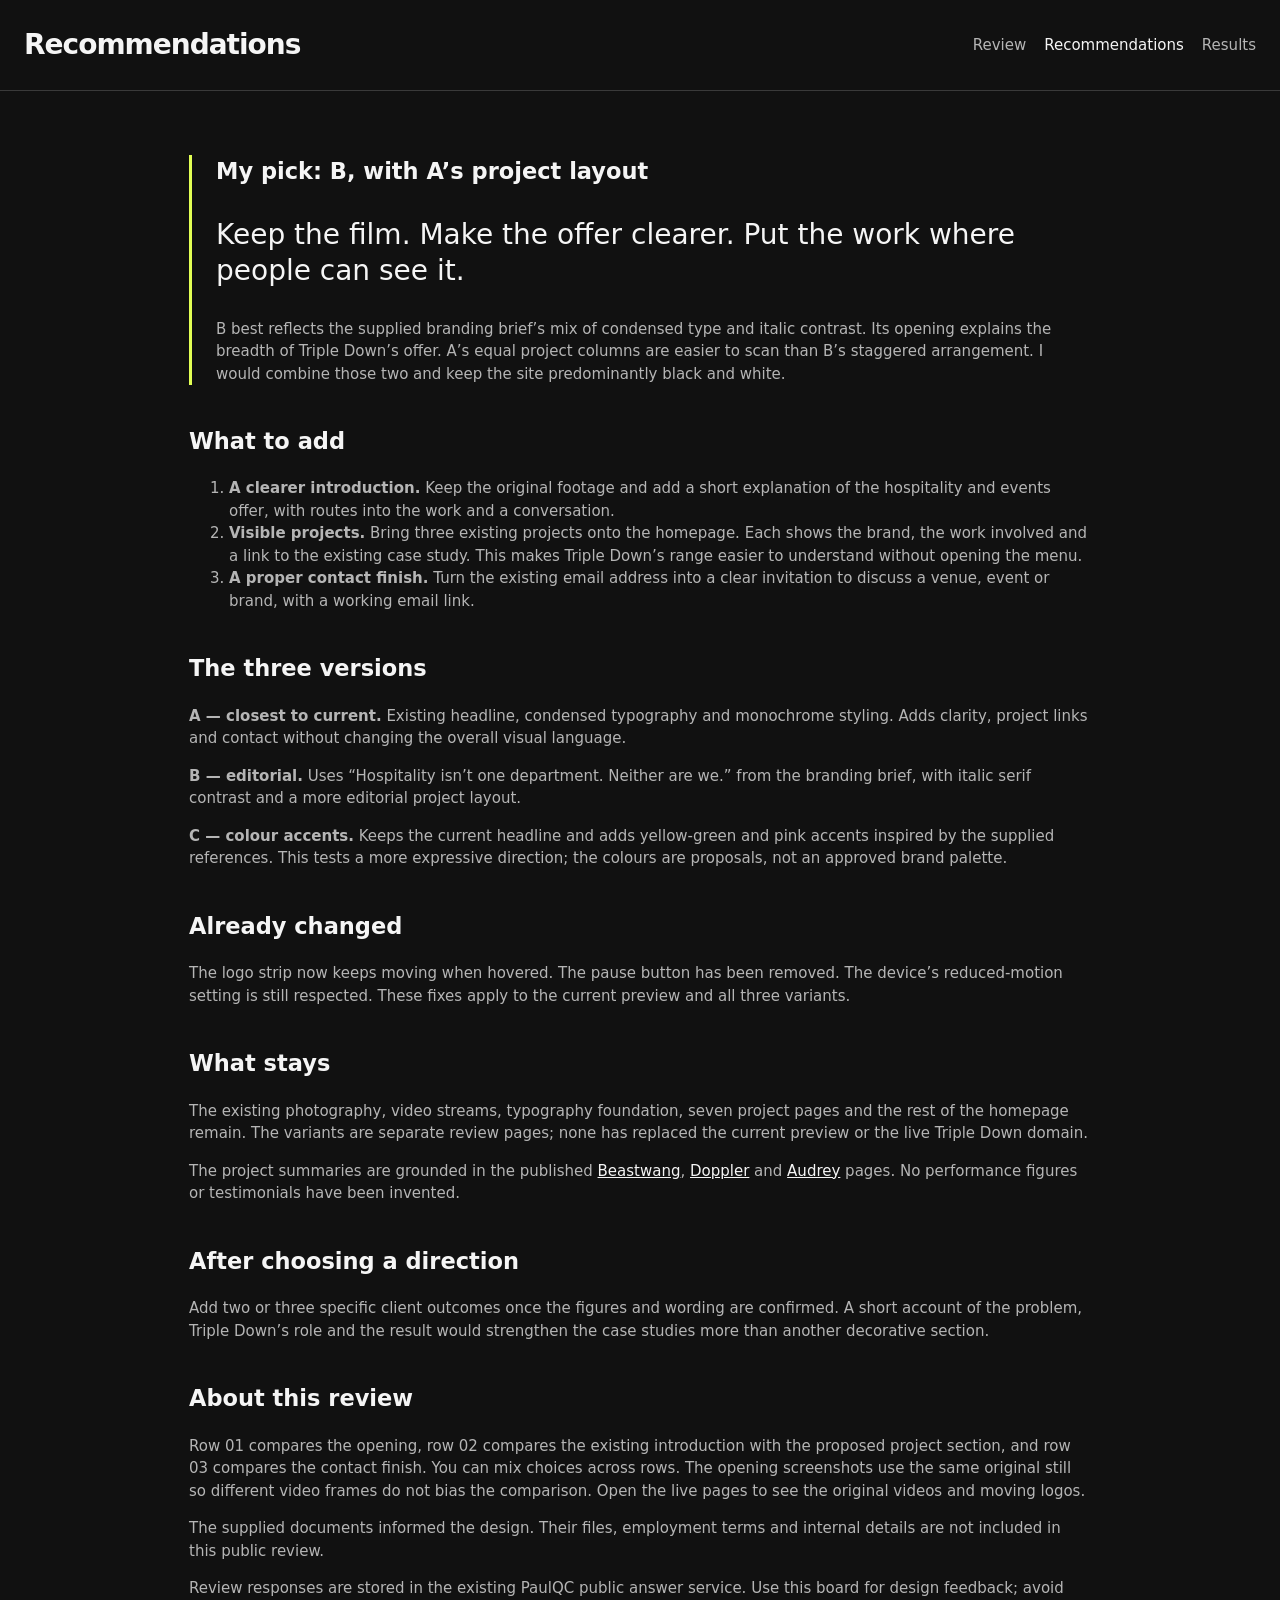
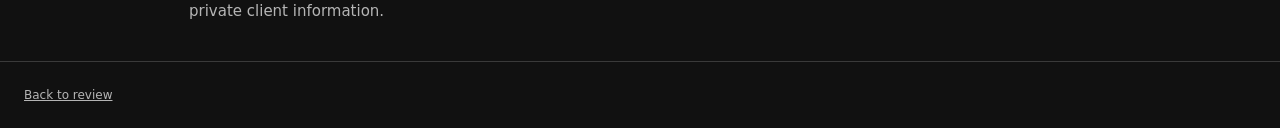
==== recommendations.html @ 8fc2e055 "Add Triple Down variant review board" ====
<!doctype html><html lang="en"><head><meta charset="utf-8"><meta name="viewport" content="width=device-width,initial-scale=1"><meta name="robots" content="noindex,nofollow"><title>Triple Down · Recommendations</title><link rel="stylesheet" href="style.css"><link rel="icon" href="favicon.svg"></head><body><header><h1>Recommendations</h1><nav><a href="index.html">Review</a><a href="recommendations.html" aria-current="page">Recommendations</a><a href="results.html">Results</a></nav></header><main class="research">
<section class="choice"><h2>My pick: B, with A’s project layout</h2><p class="lead">Keep the film. Make the offer clearer. Put the work where people can see it.</p><p>B best reflects the supplied branding brief’s mix of condensed type and italic contrast. Its opening explains the breadth of Triple Down’s offer. A’s equal project columns are easier to scan than B’s staggered arrangement. I would combine those two and keep the site predominantly black and white.</p></section>
<h2>What to add</h2><ol><li><strong>A clearer introduction.</strong> Keep the original footage and add a short explanation of the hospitality and events offer, with routes into the work and a conversation.</li><li><strong>Visible projects.</strong> Bring three existing projects onto the homepage. Each shows the brand, the work involved and a link to the existing case study. This makes Triple Down’s range easier to understand without opening the menu.</li><li><strong>A proper contact finish.</strong> Turn the existing email address into a clear invitation to discuss a venue, event or brand, with a working email link.</li></ol>
<h2>The three versions</h2><p><strong>A — closest to current.</strong> Existing headline, condensed typography and monochrome styling. Adds clarity, project links and contact without changing the overall visual language.</p><p><strong>B — editorial.</strong> Uses “Hospitality isn’t one department. Neither are we.” from the branding brief, with italic serif contrast and a more editorial project layout.</p><p><strong>C — colour accents.</strong> Keeps the current headline and adds yellow-green and pink accents inspired by the supplied references. This tests a more expressive direction; the colours are proposals, not an approved brand palette.</p>
<h2>Already changed</h2><p>The logo strip now keeps moving when hovered. The pause button has been removed. The device’s reduced-motion setting is still respected. These fixes apply to the current preview and all three variants.</p>
<h2>What stays</h2><p>The existing photography, video streams, typography foundation, seven project pages and the rest of the homepage remain. The variants are separate review pages; none has replaced the current preview or the live Triple Down domain.</p><p>The project summaries are grounded in the published <a href="https://tripledown.group/beastwang">Beastwang</a>, <a href="https://tripledown.group/doppler">Doppler</a> and <a href="https://tripledown.group/audrey">Audrey</a> pages. No performance figures or testimonials have been invented.</p>
<h2>After choosing a direction</h2><p>Add two or three specific client outcomes once the figures and wording are confirmed. A short account of the problem, Triple Down’s role and the result would strengthen the case studies more than another decorative section.</p>
<h2>About this review</h2><p>Row 01 compares the opening, row 02 compares the existing introduction with the proposed project section, and row 03 compares the contact finish. You can mix choices across rows. The opening screenshots use the same original still so different video frames do not bias the comparison. Open the live pages to see the original videos and moving logos.</p><p>The supplied documents informed the design. Their files, employment terms and internal details are not included in this public review.</p><p>Review responses are stored in the existing PaulQC public answer service. Use this board for design feedback; avoid private client information.</p>
</main><footer><a href="index.html">Back to review</a></footer></body></html>
---- style.css ----
:root{--bg:#111111;--fg:#f5f5f5;--panel:#1b1b1b;--line:#3a3a3a;--mut:#b5b5b5;--accent:#e2ff54;--amber:#ffc866}*{box-sizing:border-box}body{margin:0;background:var(--bg);color:var(--fg);font:15px/1.5 system-ui,sans-serif}a{color:inherit}header,main,footer{max-width:1320px;margin:auto;padding:24px}header{display:flex;gap:20px;align-items:center;justify-content:space-between;border-bottom:1px solid var(--line)}h1{font-size:28px;letter-spacing:-1px;margin:0}nav{display:flex;gap:18px;flex-wrap:wrap}nav a{text-decoration:none;color:var(--mut)}nav a[aria-current]{color:var(--fg)}button,select,input,textarea{font:inherit;color:var(--fg);background:var(--panel);border:1px solid var(--line);border-radius:4px;padding:11px}button{cursor:pointer}button:hover,a:hover{filter:brightness(1.2)}button:focus-visible,a:focus-visible,input:focus-visible,textarea:focus-visible{outline:2px solid var(--accent);outline-offset:3px}.toolbar{display:flex;gap:10px;flex-wrap:wrap;align-items:center;margin:0 0 24px}.toolbar input{flex:1;min-width:180px}.grid{display:grid;grid-template-columns:repeat(3,minmax(0,1fr));gap:28px 20px}.item{min-width:0;border-top:1px solid var(--line);padding-top:12px}.number{font-size:12px;color:var(--mut);display:flex;justify-content:space-between;margin-bottom:10px}.variants{display:grid;grid-template-columns:repeat(var(--cols,1),minmax(0,1fr));gap:16px}.variant{min-width:0}.variant img,.variant video{width:100%;height:auto;display:block;background:#080d16}.variant video{aspect-ratio:var(--ratio,9/16);object-fit:contain}.variant .label{font-size:12px;color:var(--mut);margin:8px 0}.controls{display:flex;gap:7px;margin-top:10px}.controls button{flex:1;padding:11px 2px}.controls [aria-pressed=true]{background:var(--fg);color:var(--bg);border-color:var(--fg)}textarea{width:100%;resize:vertical;margin-top:8px;min-height:46px}.has-note{border-color:var(--amber)}.source{font-size:12px;color:var(--mut);display:flex;gap:14px;margin:8px 0}.pager{display:flex;justify-content:center;gap:16px;align-items:center;margin:30px 0}.submit{margin-top:48px;border-top:1px solid var(--line);padding-top:24px}.submit h2{font-size:17px;font-weight:500}.submit textarea{min-height:100px}.send-row{display:flex;gap:10px;margin-top:12px;flex-wrap:wrap}.send-row input{flex:1}#send{background:var(--accent);border-color:var(--accent);color:var(--bg);font-weight:650}.status{min-height:25px;font-size:13px;color:var(--mut)}.badge{display:inline-block;font-size:11px;border:1px solid var(--line);padding:3px 7px;margin-right:5px;color:var(--mut)}.analysis{font-size:14px}.analysis h2{font-size:18px;margin-bottom:8px}.analysis p{color:#ccd4df}.research{max-width:900px}.research h2{margin-top:40px}.research p,.research li{color:#d3dae3}.research .lead{font-size:28px;line-height:1.3;color:var(--fg)}.research .shirt{max-width:450px;width:100%;height:auto;float:right;margin:0 0 25px 30px}.research table,.results table{width:100%;border-collapse:collapse;margin:20px 0;font-size:14px}.research th,.research td,.results td,.results th{text-align:left;padding:12px;border-bottom:1px solid var(--line);vertical-align:top}.result-note{color:var(--amber);white-space:pre-wrap}.person{margin:35px 0}.muted{color:var(--mut)}.error{color:var(--amber)}.empty{padding:40px;border:1px solid var(--line)}footer{font-size:12px;color:var(--mut);border-top:1px solid var(--line)}[hidden]{display:none!important}@media(min-width:900px){.item:has(.variants[style*="--cols:2"]){grid-column:span 2}.item:has(.variants[style*="--cols:3"]){grid-column:span 3}}@media(max-width:800px){.grid{grid-template-columns:repeat(2,minmax(0,1fr))}header{align-items:flex-start}nav{font-size:13px;gap:10px}.research .shirt{float:none;margin:0}}@media(max-width:560px){.grid,.variants{grid-template-columns:1fr}header,main,footer{padding:18px}header{display:block}nav{margin-top:14px}.toolbar>*{width:100%}.send-row>*{width:100%}h1{font-size:25px}.research table{font-size:12px}.research td,.research th{padding:8px}.research .lead{font-size:23px}}

header,main,footer{max-width:1700px}.grid{display:block}.item{margin-bottom:48px}.variants{align-items:start}.board-guide{color:var(--mut);max-width:780px;margin:0 0 20px}.live-links{display:flex;gap:12px;flex-wrap:wrap;margin:0 0 35px}.live-links a{border:1px solid var(--line);padding:8px 14px;border-radius:3px;text-decoration:none}.research{max-width:950px}.research a{color:var(--fg)}.research .choice{border-left:3px solid var(--accent);padding-left:24px}.research p,.research li{color:var(--mut)}@media(max-width:850px){.variants{grid-template-columns:1fr 1fr}}@media(max-width:600px){.variants{grid-template-columns:1fr}.results{overflow-x:auto}}
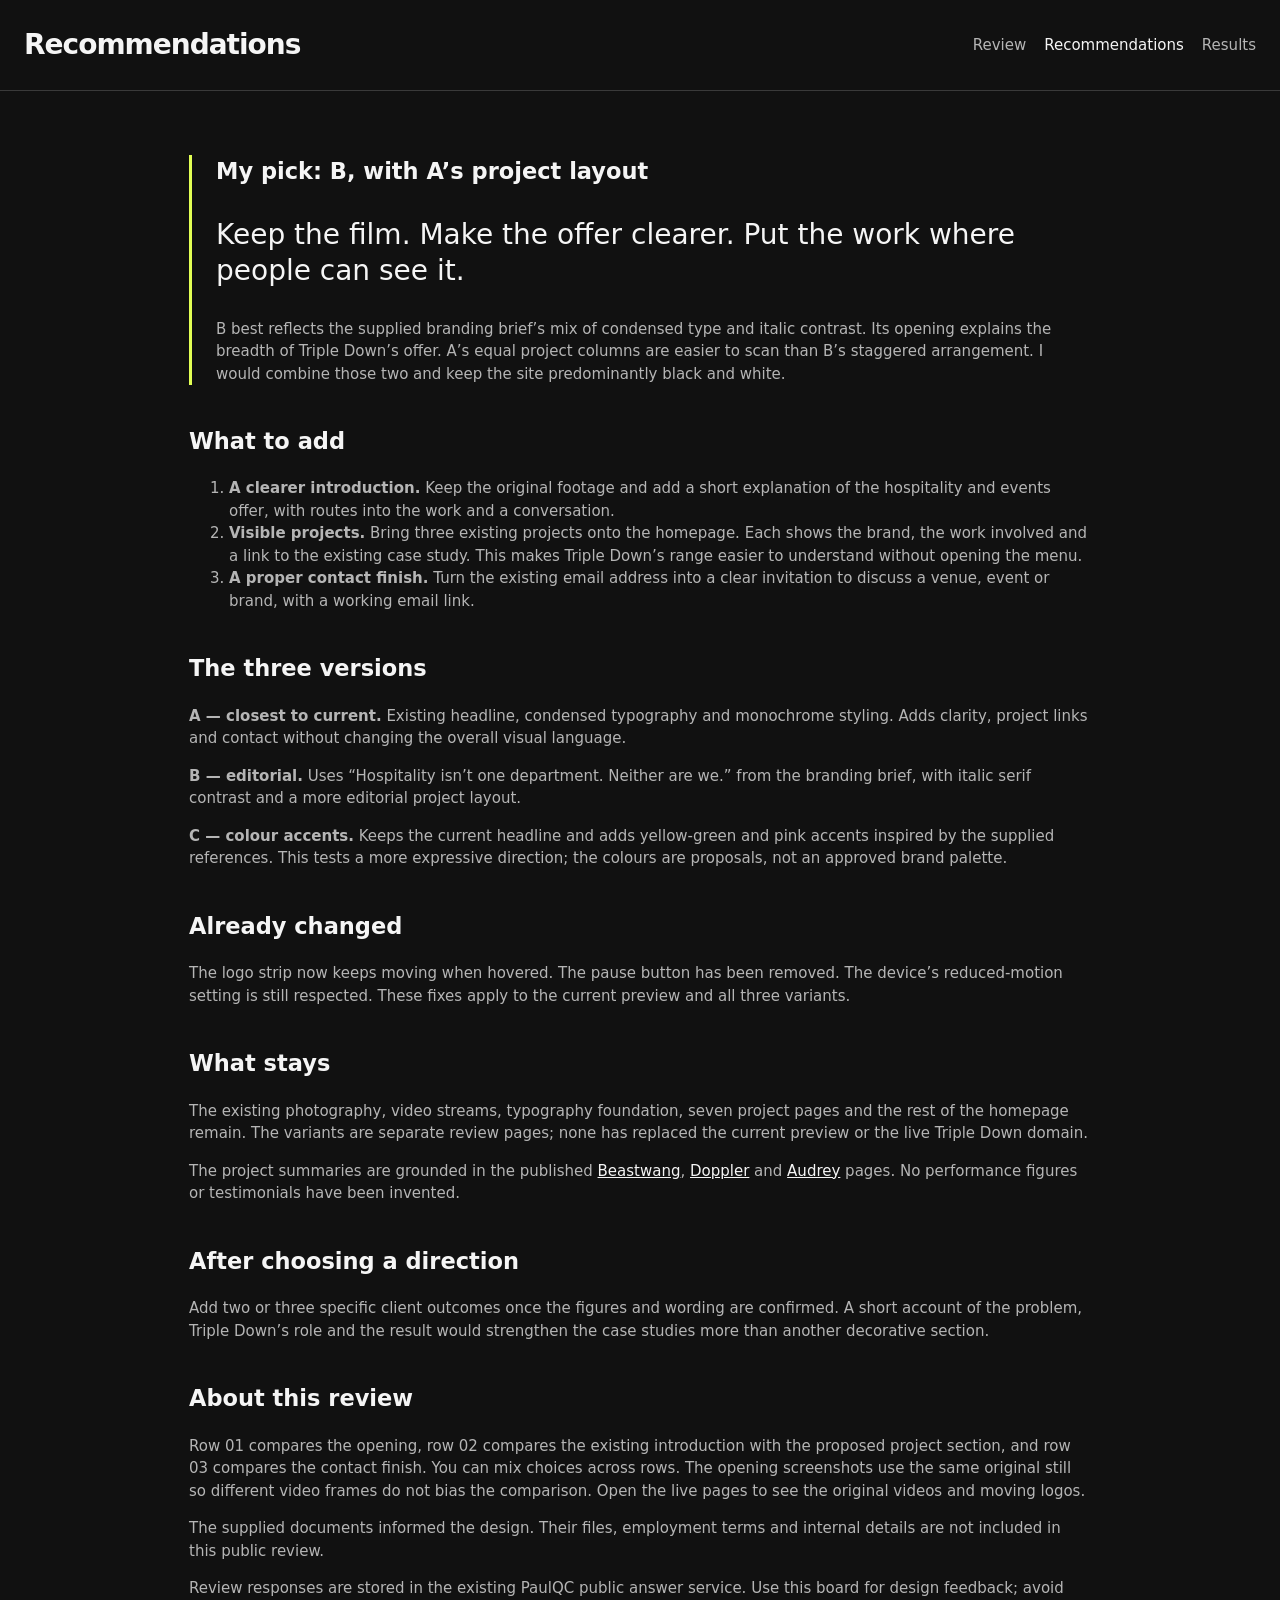
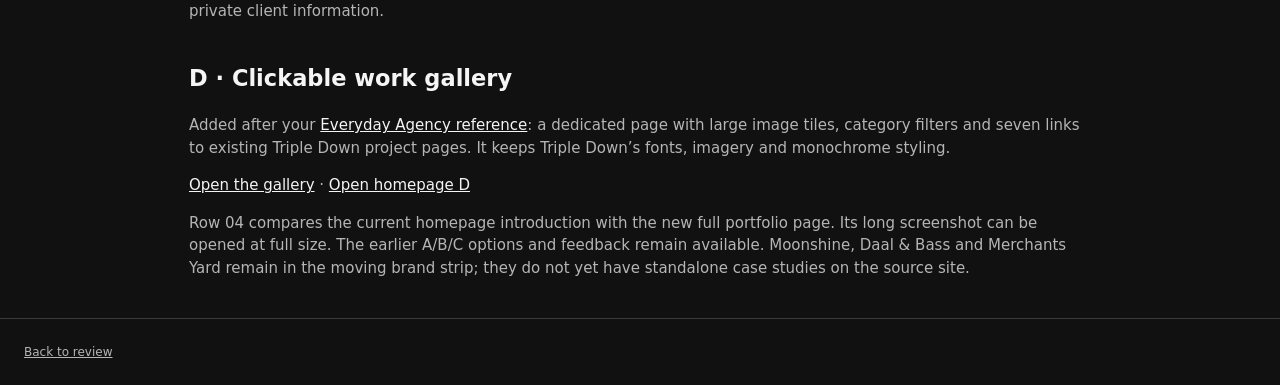
==== commit dcee696c: "Add Everyday-inspired clickable gallery review while preserving earlier answers" ====
--- a/recommendations.html
+++ b/recommendations.html
@@ -6,4 +6,4 @@
 <h2>What stays</h2><p>The existing photography, video streams, typography foundation, seven project pages and the rest of the homepage remain. The variants are separate review pages; none has replaced the current preview or the live Triple Down domain.</p><p>The project summaries are grounded in the published <a href="https://tripledown.group/beastwang">Beastwang</a>, <a href="https://tripledown.group/doppler">Doppler</a> and <a href="https://tripledown.group/audrey">Audrey</a> pages. No performance figures or testimonials have been invented.</p>
 <h2>After choosing a direction</h2><p>Add two or three specific client outcomes once the figures and wording are confirmed. A short account of the problem, Triple Down’s role and the result would strengthen the case studies more than another decorative section.</p>
 <h2>About this review</h2><p>Row 01 compares the opening, row 02 compares the existing introduction with the proposed project section, and row 03 compares the contact finish. You can mix choices across rows. The opening screenshots use the same original still so different video frames do not bias the comparison. Open the live pages to see the original videos and moving logos.</p><p>The supplied documents informed the design. Their files, employment terms and internal details are not included in this public review.</p><p>Review responses are stored in the existing PaulQC public answer service. Use this board for design feedback; avoid private client information.</p>
-</main><footer><a href="index.html">Back to review</a></footer></body></html>
+<section><h2>D · Clickable work gallery</h2><p>Added after your <a href="https://theeverydayagency.com/our-work/">Everyday Agency reference</a>: a dedicated page with large image tiles, category filters and seven links to existing Triple Down project pages. It keeps Triple Down’s fonts, imagery and monochrome styling.</p><p><a href="https://frompaulxam-gif.github.io/triple-down-preview/our-work/">Open the gallery</a> · <a href="https://frompaulxam-gif.github.io/triple-down-preview/variants/d/">Open homepage D</a></p><p>Row 04 compares the current homepage introduction with the new full portfolio page. Its long screenshot can be opened at full size. The earlier A/B/C options and feedback remain available. Moonshine, Daal &amp; Bass and Merchants Yard remain in the moving brand strip; they do not yet have standalone case studies on the source site.</p></section></main><footer><a href="index.html">Back to review</a></footer></body></html>
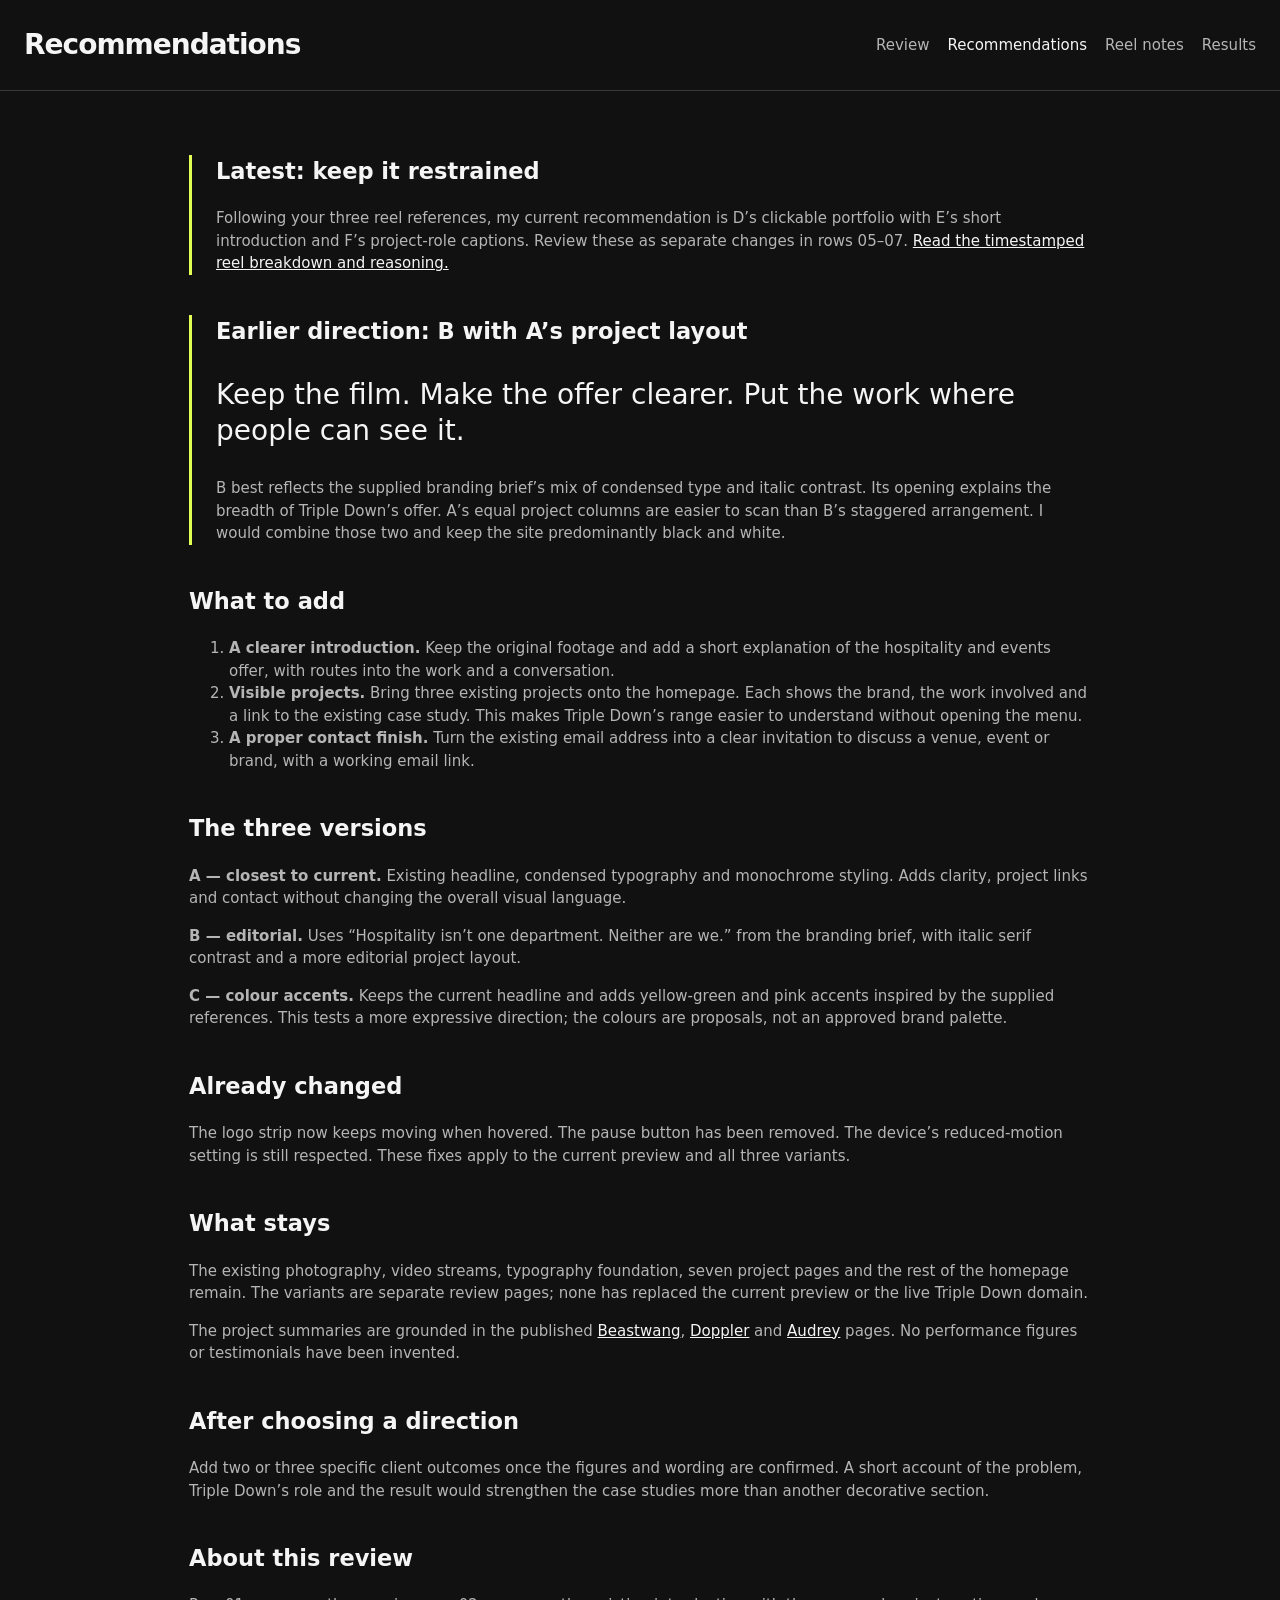
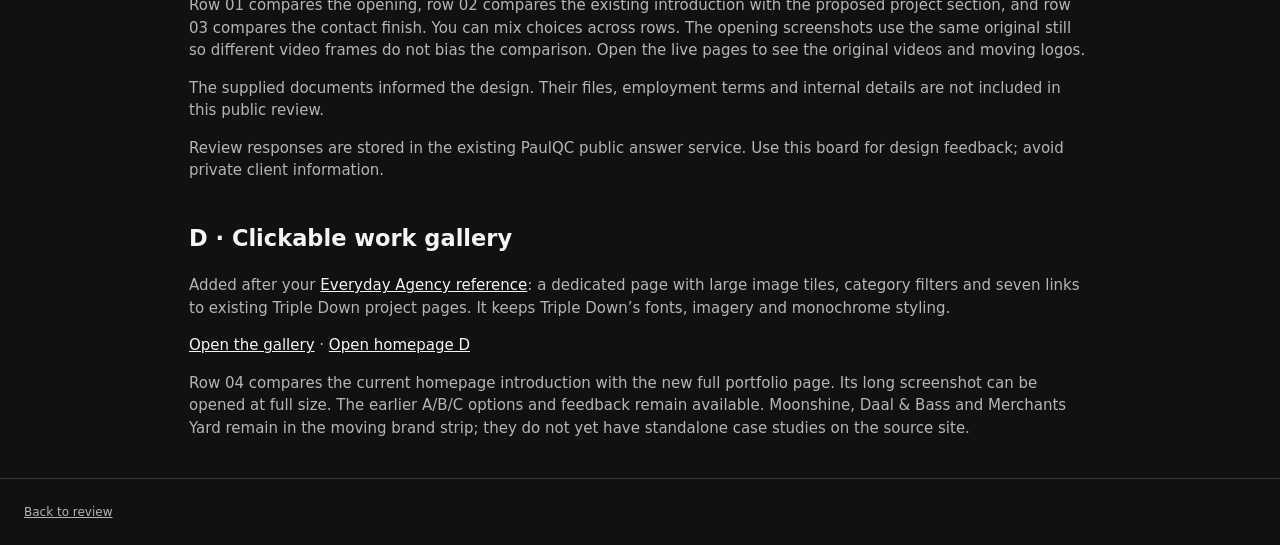
==== commit a0db45b0: "Add reel tactic breakdown and three focused review comparisons" ====
--- a/recommendations.html
+++ b/recommendations.html
@@ -1,5 +1,5 @@
-<!doctype html><html lang="en"><head><meta charset="utf-8"><meta name="viewport" content="width=device-width,initial-scale=1"><meta name="robots" content="noindex,nofollow"><title>Triple Down · Recommendations</title><link rel="stylesheet" href="style.css"><link rel="icon" href="favicon.svg"></head><body><header><h1>Recommendations</h1><nav><a href="index.html">Review</a><a href="recommendations.html" aria-current="page">Recommendations</a><a href="results.html">Results</a></nav></header><main class="research">
-<section class="choice"><h2>My pick: B, with A’s project layout</h2><p class="lead">Keep the film. Make the offer clearer. Put the work where people can see it.</p><p>B best reflects the supplied branding brief’s mix of condensed type and italic contrast. Its opening explains the breadth of Triple Down’s offer. A’s equal project columns are easier to scan than B’s staggered arrangement. I would combine those two and keep the site predominantly black and white.</p></section>
+<!doctype html><html lang="en"><head><meta charset="utf-8"><meta name="viewport" content="width=device-width,initial-scale=1"><meta name="robots" content="noindex,nofollow"><title>Triple Down · Recommendations</title><link rel="stylesheet" href="style.css"><link rel="icon" href="favicon.svg"></head><body><header><h1>Recommendations</h1><nav><a href="index.html">Review</a><a href="recommendations.html" aria-current="page">Recommendations</a><a href="reel-notes.html">Reel notes</a><a href="results.html">Results</a></nav></header><main class="research">
+<section class="choice"><h2>Latest: keep it restrained</h2><p>Following your three reel references, my current recommendation is D’s clickable portfolio with E’s short introduction and F’s project-role captions. Review these as separate changes in rows 05–07. <a href="reel-notes.html">Read the timestamped reel breakdown and reasoning.</a></p></section><section class="choice"><h2>Earlier direction: B with A’s project layout</h2><p class="lead">Keep the film. Make the offer clearer. Put the work where people can see it.</p><p>B best reflects the supplied branding brief’s mix of condensed type and italic contrast. Its opening explains the breadth of Triple Down’s offer. A’s equal project columns are easier to scan than B’s staggered arrangement. I would combine those two and keep the site predominantly black and white.</p></section>
 <h2>What to add</h2><ol><li><strong>A clearer introduction.</strong> Keep the original footage and add a short explanation of the hospitality and events offer, with routes into the work and a conversation.</li><li><strong>Visible projects.</strong> Bring three existing projects onto the homepage. Each shows the brand, the work involved and a link to the existing case study. This makes Triple Down’s range easier to understand without opening the menu.</li><li><strong>A proper contact finish.</strong> Turn the existing email address into a clear invitation to discuss a venue, event or brand, with a working email link.</li></ol>
 <h2>The three versions</h2><p><strong>A — closest to current.</strong> Existing headline, condensed typography and monochrome styling. Adds clarity, project links and contact without changing the overall visual language.</p><p><strong>B — editorial.</strong> Uses “Hospitality isn’t one department. Neither are we.” from the branding brief, with italic serif contrast and a more editorial project layout.</p><p><strong>C — colour accents.</strong> Keeps the current headline and adds yellow-green and pink accents inspired by the supplied references. This tests a more expressive direction; the colours are proposals, not an approved brand palette.</p>
 <h2>Already changed</h2><p>The logo strip now keeps moving when hovered. The pause button has been removed. The device’s reduced-motion setting is still respected. These fixes apply to the current preview and all three variants.</p>
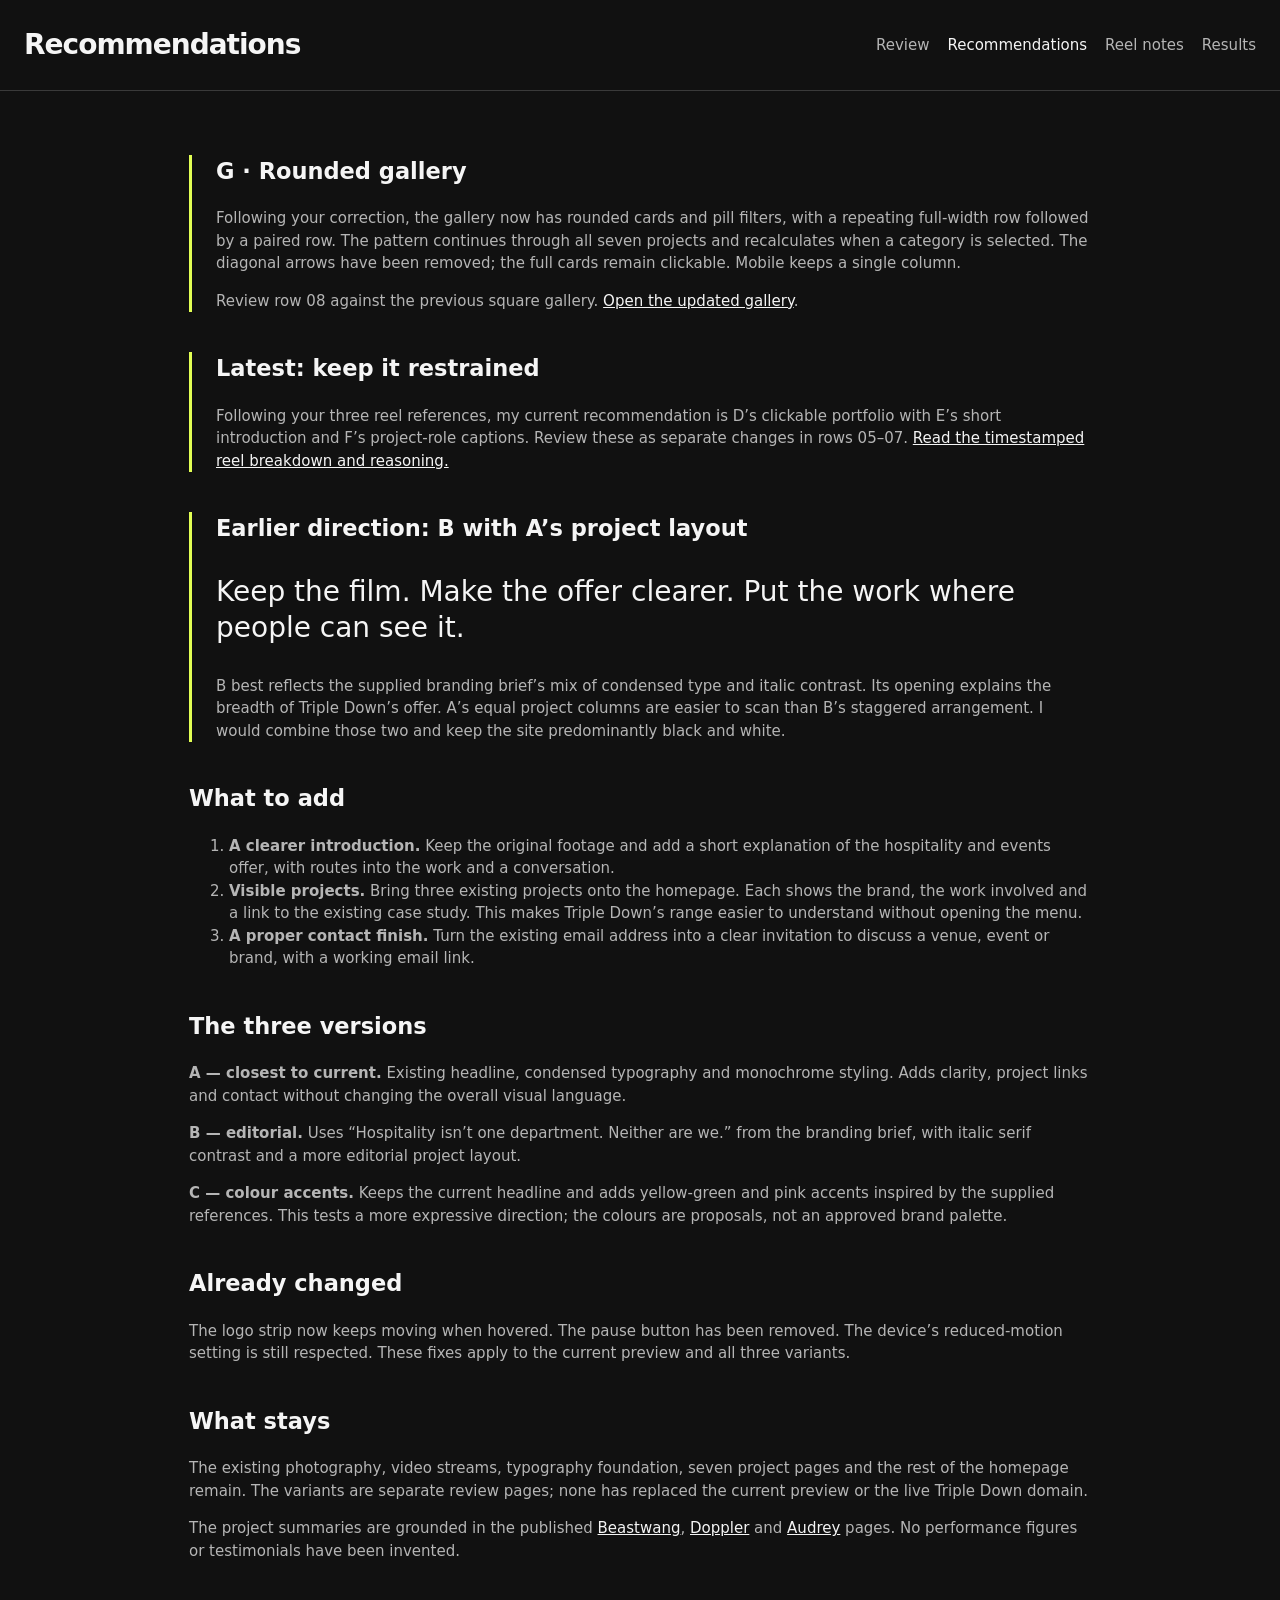
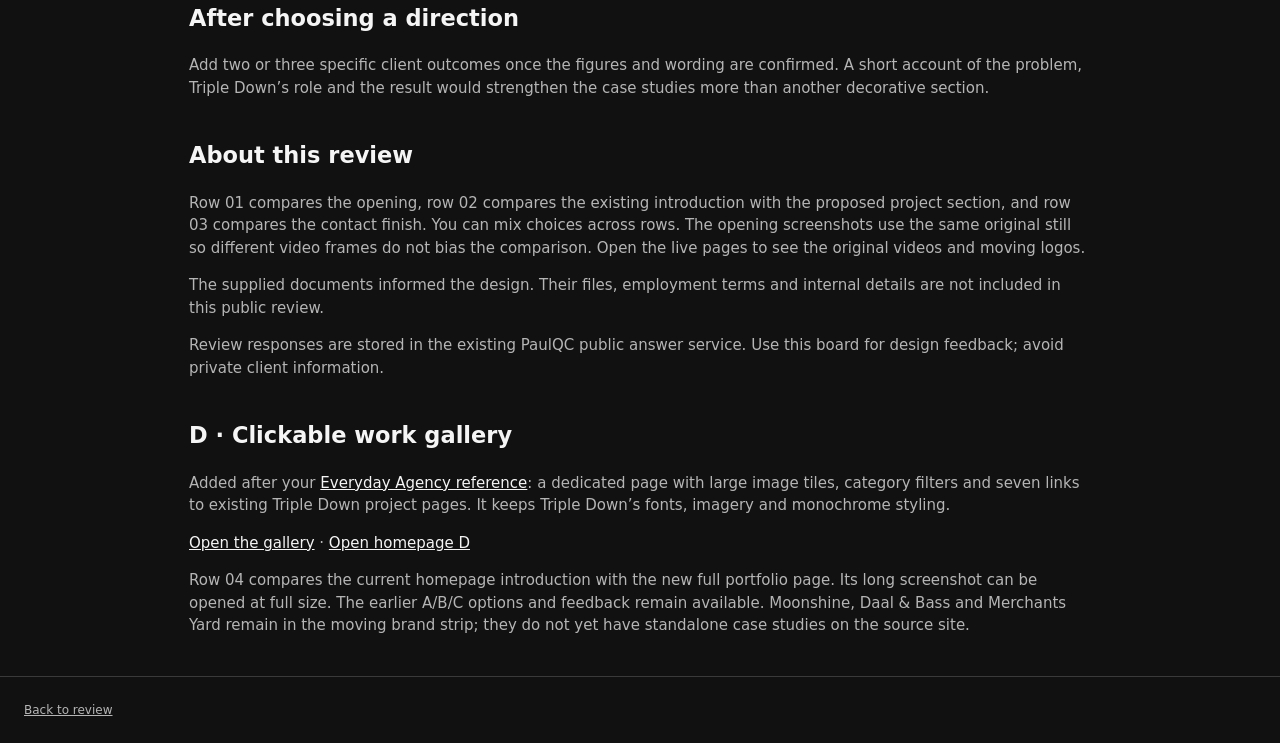
==== commit 96fe6705: "Add rounded gallery comparison to PaulQC" ====
--- a/recommendations.html
+++ b/recommendations.html
@@ -1,4 +1,4 @@
-<!doctype html><html lang="en"><head><meta charset="utf-8"><meta name="viewport" content="width=device-width,initial-scale=1"><meta name="robots" content="noindex,nofollow"><title>Triple Down · Recommendations</title><link rel="stylesheet" href="style.css"><link rel="icon" href="favicon.svg"></head><body><header><h1>Recommendations</h1><nav><a href="index.html">Review</a><a href="recommendations.html" aria-current="page">Recommendations</a><a href="reel-notes.html">Reel notes</a><a href="results.html">Results</a></nav></header><main class="research">
+<!doctype html><html lang="en"><head><meta charset="utf-8"><meta name="viewport" content="width=device-width,initial-scale=1"><meta name="robots" content="noindex,nofollow"><title>Triple Down · Recommendations</title><link rel="stylesheet" href="style.css"><link rel="icon" href="favicon.svg"></head><body><header><h1>Recommendations</h1><nav><a href="index.html">Review</a><a href="recommendations.html" aria-current="page">Recommendations</a><a href="reel-notes.html">Reel notes</a><a href="results.html">Results</a></nav></header><main class="research"><section class="choice"><h2>G · Rounded gallery</h2><p>Following your correction, the gallery now has rounded cards and pill filters, with a repeating full-width row followed by a paired row. The pattern continues through all seven projects and recalculates when a category is selected. The diagonal arrows have been removed; the full cards remain clickable. Mobile keeps a single column.</p><p>Review row 08 against the previous square gallery. <a href="https://frompaulxam-gif.github.io/triple-down-preview/our-work/">Open the updated gallery</a>.</p></section>
 <section class="choice"><h2>Latest: keep it restrained</h2><p>Following your three reel references, my current recommendation is D’s clickable portfolio with E’s short introduction and F’s project-role captions. Review these as separate changes in rows 05–07. <a href="reel-notes.html">Read the timestamped reel breakdown and reasoning.</a></p></section><section class="choice"><h2>Earlier direction: B with A’s project layout</h2><p class="lead">Keep the film. Make the offer clearer. Put the work where people can see it.</p><p>B best reflects the supplied branding brief’s mix of condensed type and italic contrast. Its opening explains the breadth of Triple Down’s offer. A’s equal project columns are easier to scan than B’s staggered arrangement. I would combine those two and keep the site predominantly black and white.</p></section>
 <h2>What to add</h2><ol><li><strong>A clearer introduction.</strong> Keep the original footage and add a short explanation of the hospitality and events offer, with routes into the work and a conversation.</li><li><strong>Visible projects.</strong> Bring three existing projects onto the homepage. Each shows the brand, the work involved and a link to the existing case study. This makes Triple Down’s range easier to understand without opening the menu.</li><li><strong>A proper contact finish.</strong> Turn the existing email address into a clear invitation to discuss a venue, event or brand, with a working email link.</li></ol>
 <h2>The three versions</h2><p><strong>A — closest to current.</strong> Existing headline, condensed typography and monochrome styling. Adds clarity, project links and contact without changing the overall visual language.</p><p><strong>B — editorial.</strong> Uses “Hospitality isn’t one department. Neither are we.” from the branding brief, with italic serif contrast and a more editorial project layout.</p><p><strong>C — colour accents.</strong> Keeps the current headline and adds yellow-green and pink accents inspired by the supplied references. This tests a more expressive direction; the colours are proposals, not an approved brand palette.</p>
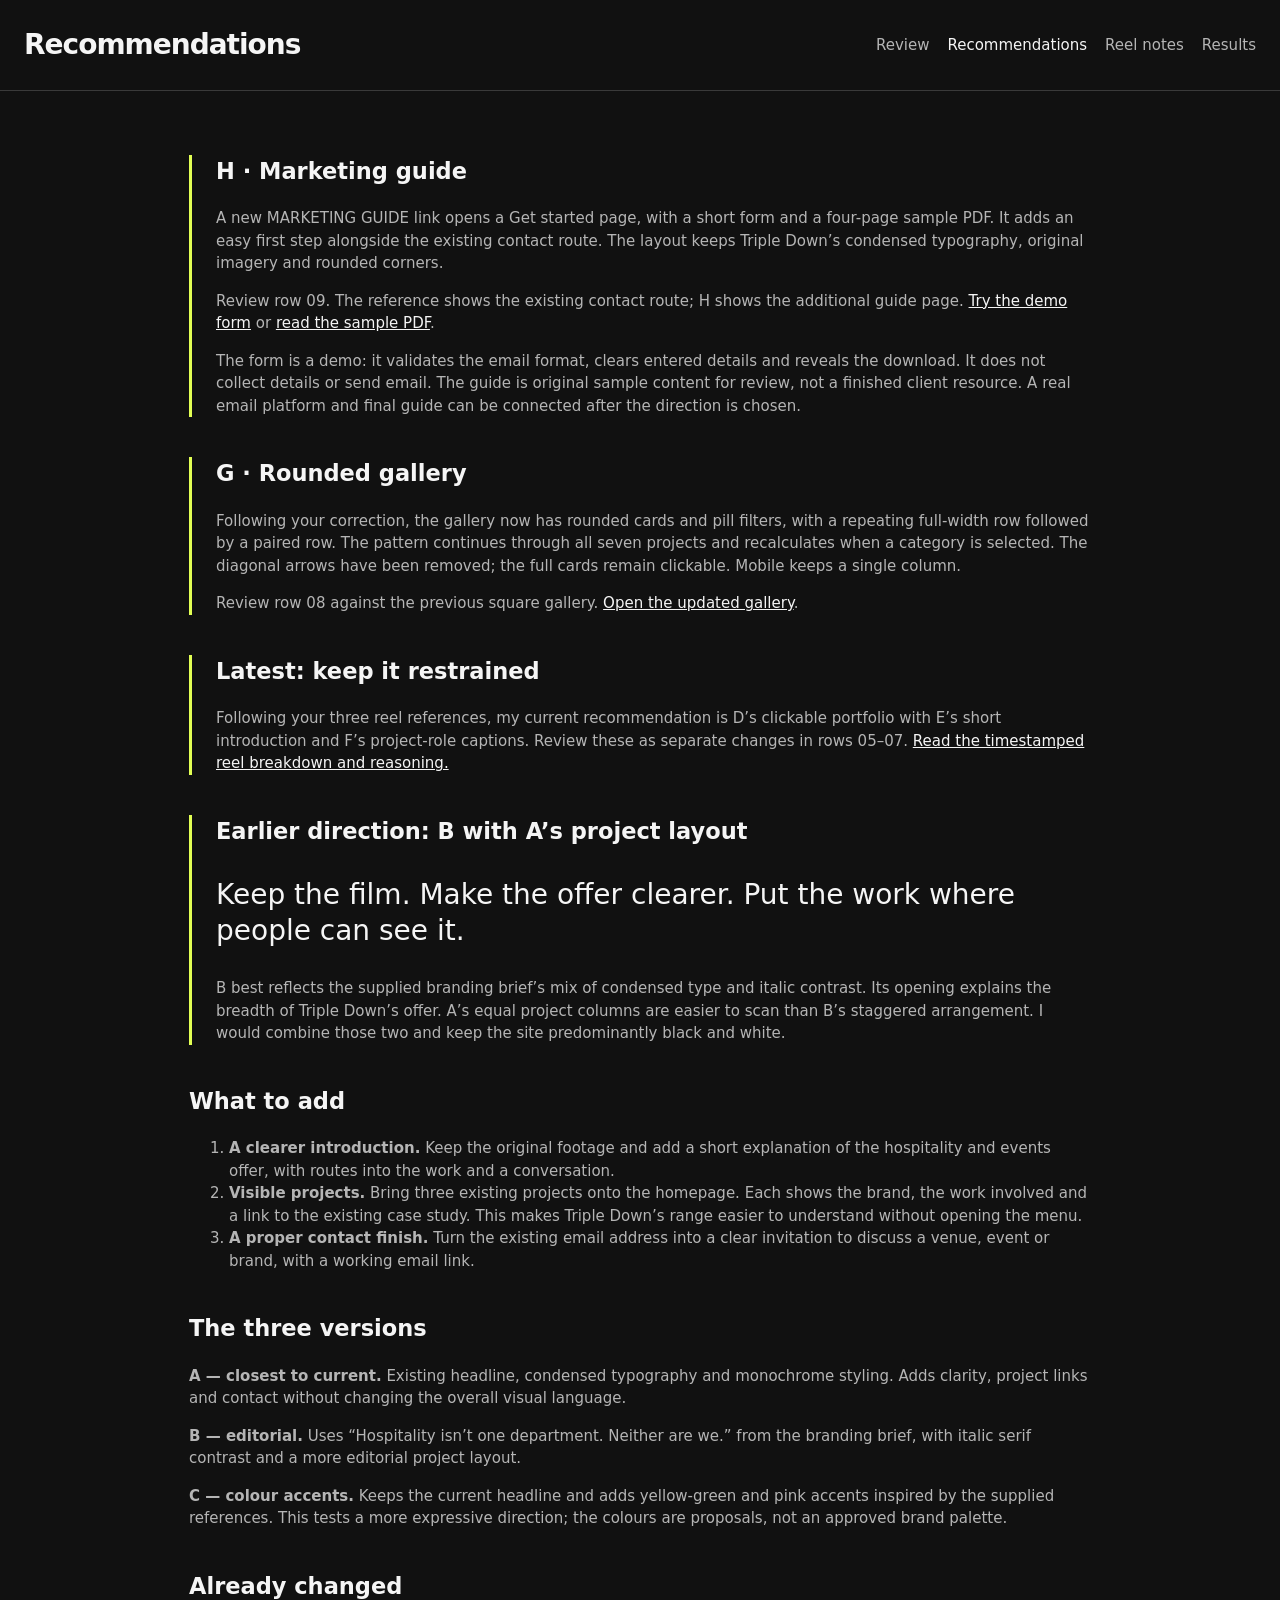
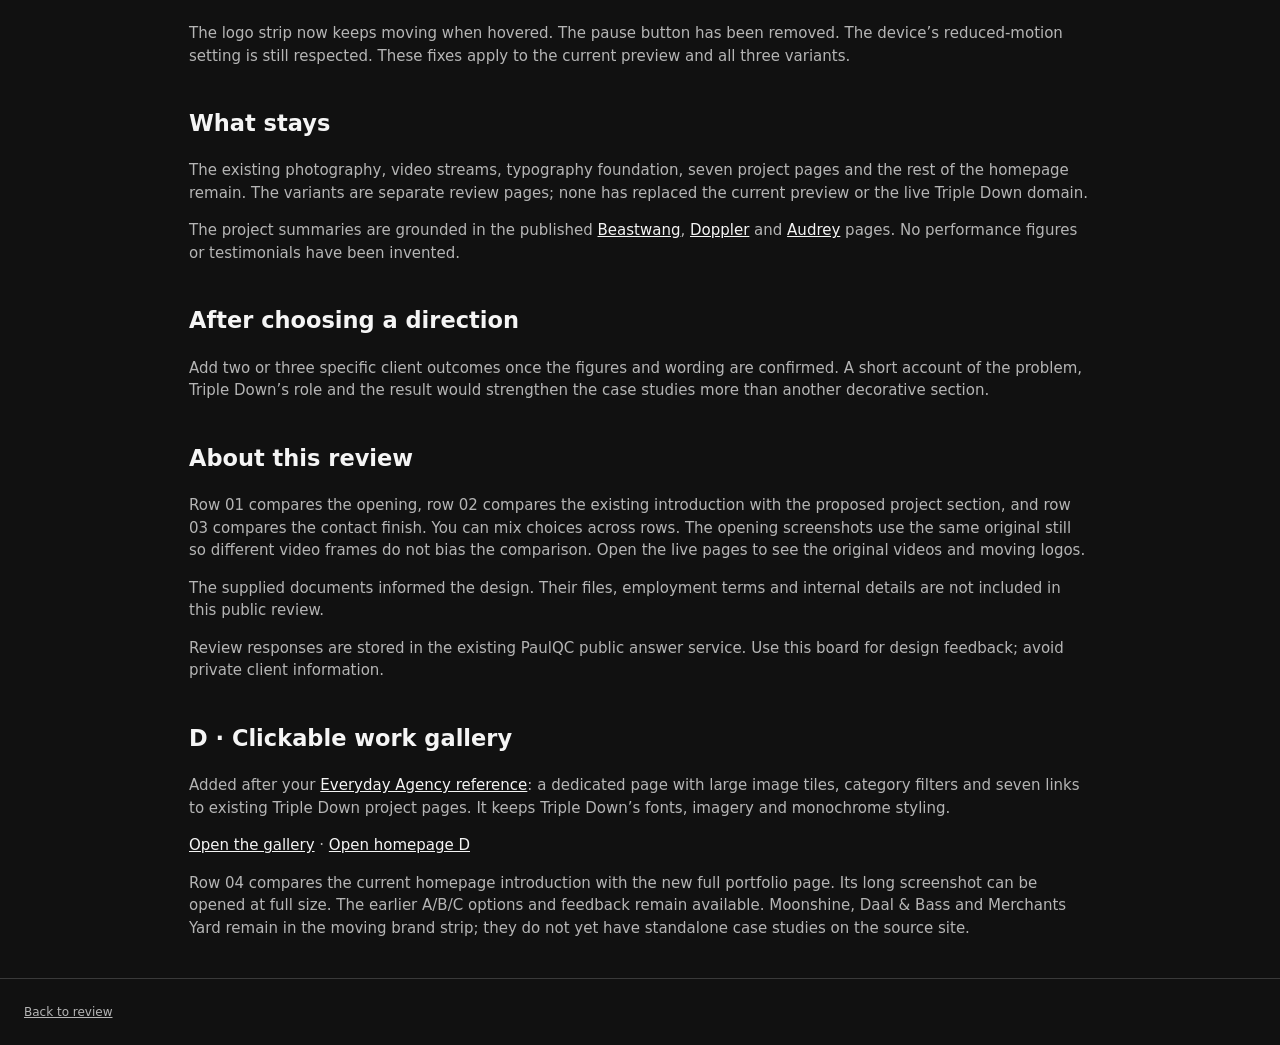
==== commit 02d7cf54: "Add marketing guide option H to PaulQC" ====
--- a/recommendations.html
+++ b/recommendations.html
@@ -1,4 +1,4 @@
-<!doctype html><html lang="en"><head><meta charset="utf-8"><meta name="viewport" content="width=device-width,initial-scale=1"><meta name="robots" content="noindex,nofollow"><title>Triple Down · Recommendations</title><link rel="stylesheet" href="style.css"><link rel="icon" href="favicon.svg"></head><body><header><h1>Recommendations</h1><nav><a href="index.html">Review</a><a href="recommendations.html" aria-current="page">Recommendations</a><a href="reel-notes.html">Reel notes</a><a href="results.html">Results</a></nav></header><main class="research"><section class="choice"><h2>G · Rounded gallery</h2><p>Following your correction, the gallery now has rounded cards and pill filters, with a repeating full-width row followed by a paired row. The pattern continues through all seven projects and recalculates when a category is selected. The diagonal arrows have been removed; the full cards remain clickable. Mobile keeps a single column.</p><p>Review row 08 against the previous square gallery. <a href="https://frompaulxam-gif.github.io/triple-down-preview/our-work/">Open the updated gallery</a>.</p></section>
+<!doctype html><html lang="en"><head><meta charset="utf-8"><meta name="viewport" content="width=device-width,initial-scale=1"><meta name="robots" content="noindex,nofollow"><title>Triple Down · Recommendations</title><link rel="stylesheet" href="style.css"><link rel="icon" href="favicon.svg"></head><body><header><h1>Recommendations</h1><nav><a href="index.html">Review</a><a href="recommendations.html" aria-current="page">Recommendations</a><a href="reel-notes.html">Reel notes</a><a href="results.html">Results</a></nav></header><main class="research"><section class="choice"><h2>H · Marketing guide</h2><p>A new MARKETING GUIDE link opens a Get started page, with a short form and a four-page sample PDF. It adds an easy first step alongside the existing contact route. The layout keeps Triple Down’s condensed typography, original imagery and rounded corners.</p><p>Review row 09. The reference shows the existing contact route; H shows the additional guide page. <a href="https://frompaulxam-gif.github.io/triple-down-preview/marketing-guide/">Try the demo form</a> or <a href="https://frompaulxam-gif.github.io/triple-down-preview/assets/triple-down-marketing-guide-sample.pdf">read the sample PDF</a>.</p><p>The form is a demo: it validates the email format, clears entered details and reveals the download. It does not collect details or send email. The guide is original sample content for review, not a finished client resource. A real email platform and final guide can be connected after the direction is chosen.</p></section><section class="choice"><h2>G · Rounded gallery</h2><p>Following your correction, the gallery now has rounded cards and pill filters, with a repeating full-width row followed by a paired row. The pattern continues through all seven projects and recalculates when a category is selected. The diagonal arrows have been removed; the full cards remain clickable. Mobile keeps a single column.</p><p>Review row 08 against the previous square gallery. <a href="https://frompaulxam-gif.github.io/triple-down-preview/our-work/">Open the updated gallery</a>.</p></section>
 <section class="choice"><h2>Latest: keep it restrained</h2><p>Following your three reel references, my current recommendation is D’s clickable portfolio with E’s short introduction and F’s project-role captions. Review these as separate changes in rows 05–07. <a href="reel-notes.html">Read the timestamped reel breakdown and reasoning.</a></p></section><section class="choice"><h2>Earlier direction: B with A’s project layout</h2><p class="lead">Keep the film. Make the offer clearer. Put the work where people can see it.</p><p>B best reflects the supplied branding brief’s mix of condensed type and italic contrast. Its opening explains the breadth of Triple Down’s offer. A’s equal project columns are easier to scan than B’s staggered arrangement. I would combine those two and keep the site predominantly black and white.</p></section>
 <h2>What to add</h2><ol><li><strong>A clearer introduction.</strong> Keep the original footage and add a short explanation of the hospitality and events offer, with routes into the work and a conversation.</li><li><strong>Visible projects.</strong> Bring three existing projects onto the homepage. Each shows the brand, the work involved and a link to the existing case study. This makes Triple Down’s range easier to understand without opening the menu.</li><li><strong>A proper contact finish.</strong> Turn the existing email address into a clear invitation to discuss a venue, event or brand, with a working email link.</li></ol>
 <h2>The three versions</h2><p><strong>A — closest to current.</strong> Existing headline, condensed typography and monochrome styling. Adds clarity, project links and contact without changing the overall visual language.</p><p><strong>B — editorial.</strong> Uses “Hospitality isn’t one department. Neither are we.” from the branding brief, with italic serif contrast and a more editorial project layout.</p><p><strong>C — colour accents.</strong> Keeps the current headline and adds yellow-green and pink accents inspired by the supplied references. This tests a more expressive direction; the colours are proposals, not an approved brand palette.</p>
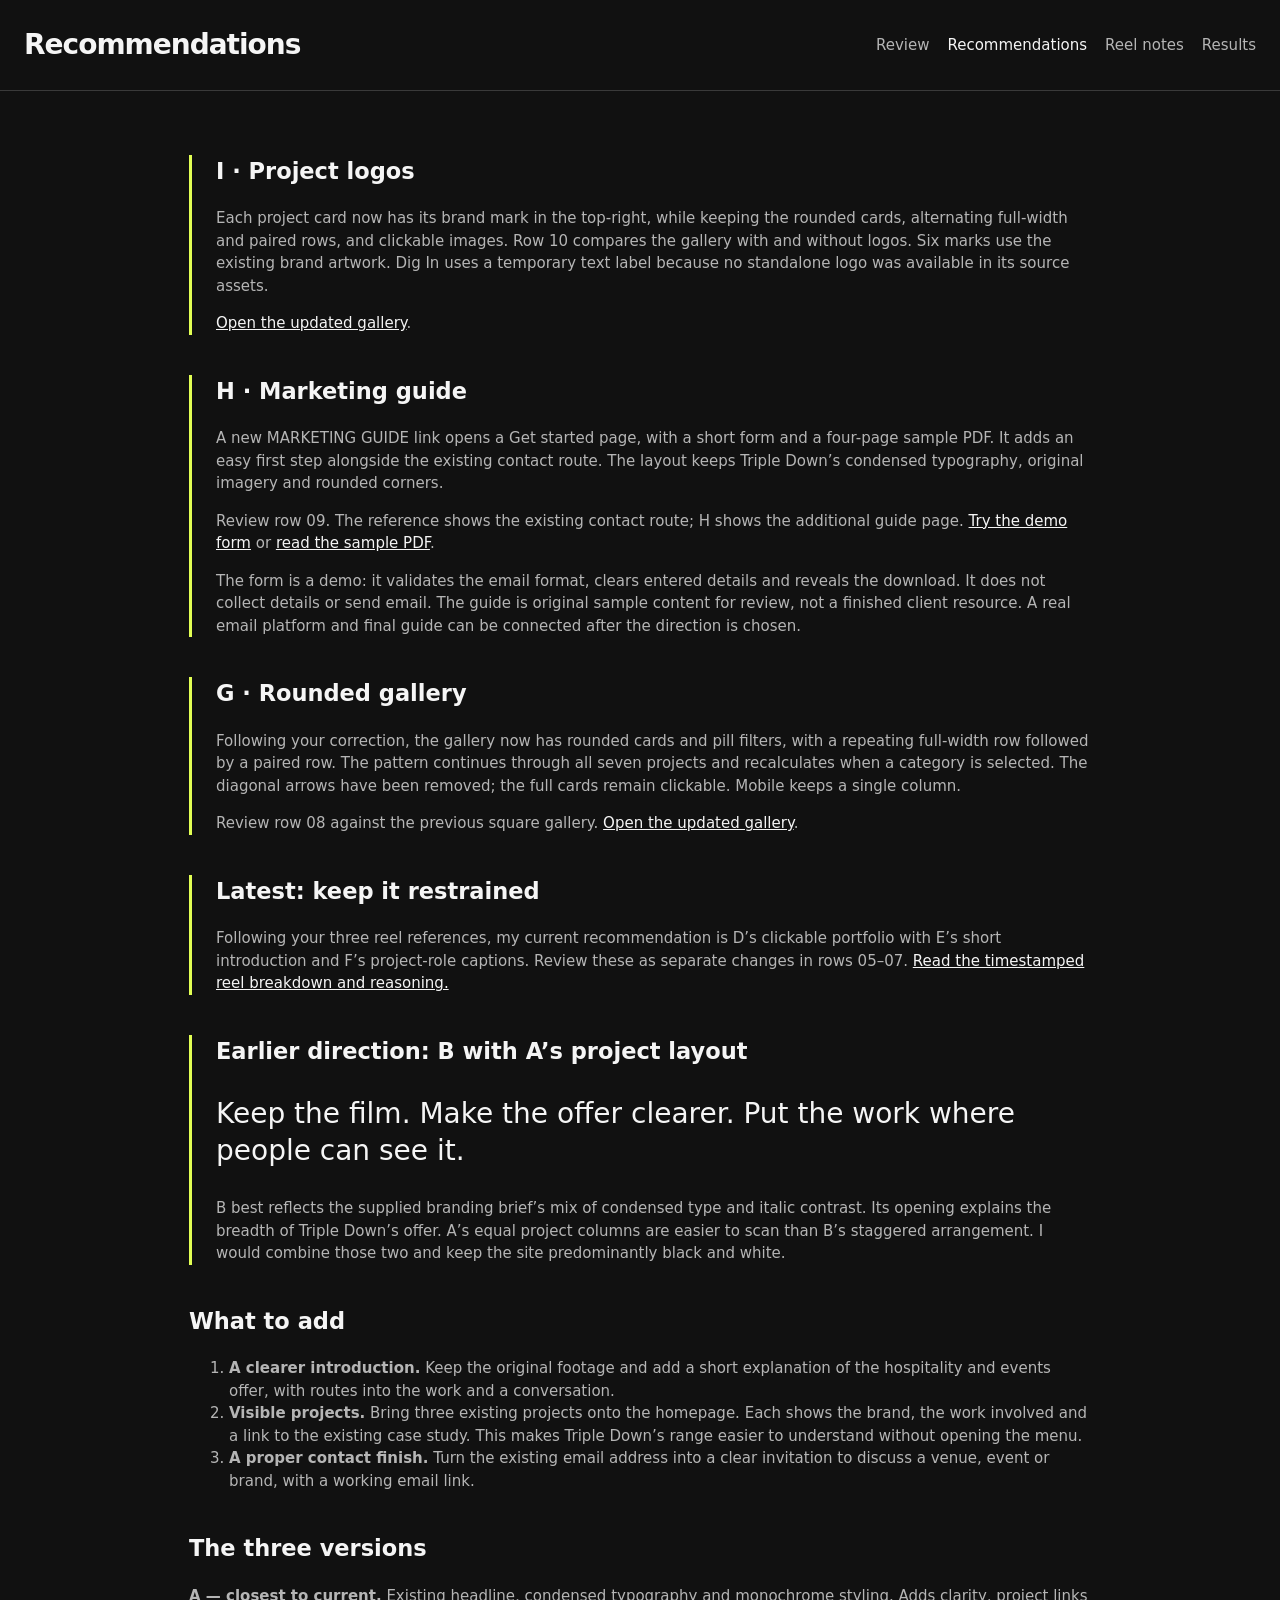
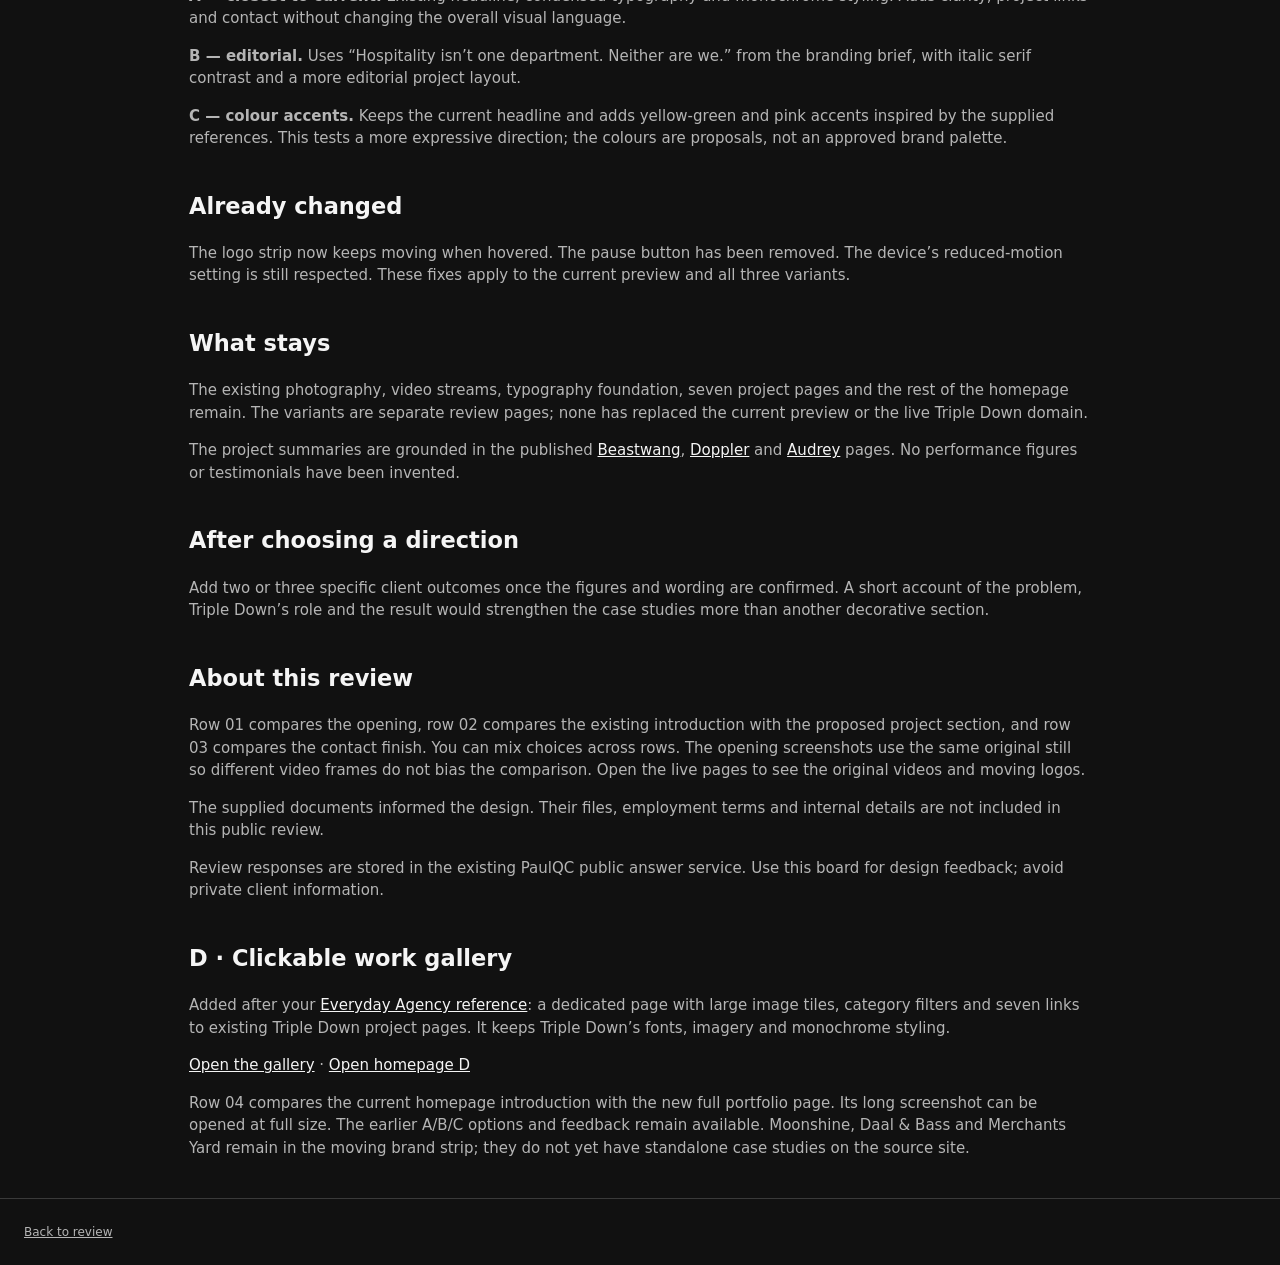
==== commit cf44963c: "Add project logo comparison to PaulQC" ====
--- a/recommendations.html
+++ b/recommendations.html
@@ -1,4 +1,4 @@
-<!doctype html><html lang="en"><head><meta charset="utf-8"><meta name="viewport" content="width=device-width,initial-scale=1"><meta name="robots" content="noindex,nofollow"><title>Triple Down · Recommendations</title><link rel="stylesheet" href="style.css"><link rel="icon" href="favicon.svg"></head><body><header><h1>Recommendations</h1><nav><a href="index.html">Review</a><a href="recommendations.html" aria-current="page">Recommendations</a><a href="reel-notes.html">Reel notes</a><a href="results.html">Results</a></nav></header><main class="research"><section class="choice"><h2>H · Marketing guide</h2><p>A new MARKETING GUIDE link opens a Get started page, with a short form and a four-page sample PDF. It adds an easy first step alongside the existing contact route. The layout keeps Triple Down’s condensed typography, original imagery and rounded corners.</p><p>Review row 09. The reference shows the existing contact route; H shows the additional guide page. <a href="https://frompaulxam-gif.github.io/triple-down-preview/marketing-guide/">Try the demo form</a> or <a href="https://frompaulxam-gif.github.io/triple-down-preview/assets/triple-down-marketing-guide-sample.pdf">read the sample PDF</a>.</p><p>The form is a demo: it validates the email format, clears entered details and reveals the download. It does not collect details or send email. The guide is original sample content for review, not a finished client resource. A real email platform and final guide can be connected after the direction is chosen.</p></section><section class="choice"><h2>G · Rounded gallery</h2><p>Following your correction, the gallery now has rounded cards and pill filters, with a repeating full-width row followed by a paired row. The pattern continues through all seven projects and recalculates when a category is selected. The diagonal arrows have been removed; the full cards remain clickable. Mobile keeps a single column.</p><p>Review row 08 against the previous square gallery. <a href="https://frompaulxam-gif.github.io/triple-down-preview/our-work/">Open the updated gallery</a>.</p></section>
+<!doctype html><html lang="en"><head><meta charset="utf-8"><meta name="viewport" content="width=device-width,initial-scale=1"><meta name="robots" content="noindex,nofollow"><title>Triple Down · Recommendations</title><link rel="stylesheet" href="style.css"><link rel="icon" href="favicon.svg"></head><body><header><h1>Recommendations</h1><nav><a href="index.html">Review</a><a href="recommendations.html" aria-current="page">Recommendations</a><a href="reel-notes.html">Reel notes</a><a href="results.html">Results</a></nav></header><main class="research"><section class="choice"><h2>I · Project logos</h2><p>Each project card now has its brand mark in the top-right, while keeping the rounded cards, alternating full-width and paired rows, and clickable images. Row 10 compares the gallery with and without logos. Six marks use the existing brand artwork. Dig In uses a temporary text label because no standalone logo was available in its source assets.</p><p><a href="https://frompaulxam-gif.github.io/triple-down-preview/our-work/">Open the updated gallery</a>.</p></section><section class="choice"><h2>H · Marketing guide</h2><p>A new MARKETING GUIDE link opens a Get started page, with a short form and a four-page sample PDF. It adds an easy first step alongside the existing contact route. The layout keeps Triple Down’s condensed typography, original imagery and rounded corners.</p><p>Review row 09. The reference shows the existing contact route; H shows the additional guide page. <a href="https://frompaulxam-gif.github.io/triple-down-preview/marketing-guide/">Try the demo form</a> or <a href="https://frompaulxam-gif.github.io/triple-down-preview/assets/triple-down-marketing-guide-sample.pdf">read the sample PDF</a>.</p><p>The form is a demo: it validates the email format, clears entered details and reveals the download. It does not collect details or send email. The guide is original sample content for review, not a finished client resource. A real email platform and final guide can be connected after the direction is chosen.</p></section><section class="choice"><h2>G · Rounded gallery</h2><p>Following your correction, the gallery now has rounded cards and pill filters, with a repeating full-width row followed by a paired row. The pattern continues through all seven projects and recalculates when a category is selected. The diagonal arrows have been removed; the full cards remain clickable. Mobile keeps a single column.</p><p>Review row 08 against the previous square gallery. <a href="https://frompaulxam-gif.github.io/triple-down-preview/our-work/">Open the updated gallery</a>.</p></section>
 <section class="choice"><h2>Latest: keep it restrained</h2><p>Following your three reel references, my current recommendation is D’s clickable portfolio with E’s short introduction and F’s project-role captions. Review these as separate changes in rows 05–07. <a href="reel-notes.html">Read the timestamped reel breakdown and reasoning.</a></p></section><section class="choice"><h2>Earlier direction: B with A’s project layout</h2><p class="lead">Keep the film. Make the offer clearer. Put the work where people can see it.</p><p>B best reflects the supplied branding brief’s mix of condensed type and italic contrast. Its opening explains the breadth of Triple Down’s offer. A’s equal project columns are easier to scan than B’s staggered arrangement. I would combine those two and keep the site predominantly black and white.</p></section>
 <h2>What to add</h2><ol><li><strong>A clearer introduction.</strong> Keep the original footage and add a short explanation of the hospitality and events offer, with routes into the work and a conversation.</li><li><strong>Visible projects.</strong> Bring three existing projects onto the homepage. Each shows the brand, the work involved and a link to the existing case study. This makes Triple Down’s range easier to understand without opening the menu.</li><li><strong>A proper contact finish.</strong> Turn the existing email address into a clear invitation to discuss a venue, event or brand, with a working email link.</li></ol>
 <h2>The three versions</h2><p><strong>A — closest to current.</strong> Existing headline, condensed typography and monochrome styling. Adds clarity, project links and contact without changing the overall visual language.</p><p><strong>B — editorial.</strong> Uses “Hospitality isn’t one department. Neither are we.” from the branding brief, with italic serif contrast and a more editorial project layout.</p><p><strong>C — colour accents.</strong> Keeps the current headline and adds yellow-green and pink accents inspired by the supplied references. This tests a more expressive direction; the colours are proposals, not an approved brand palette.</p>
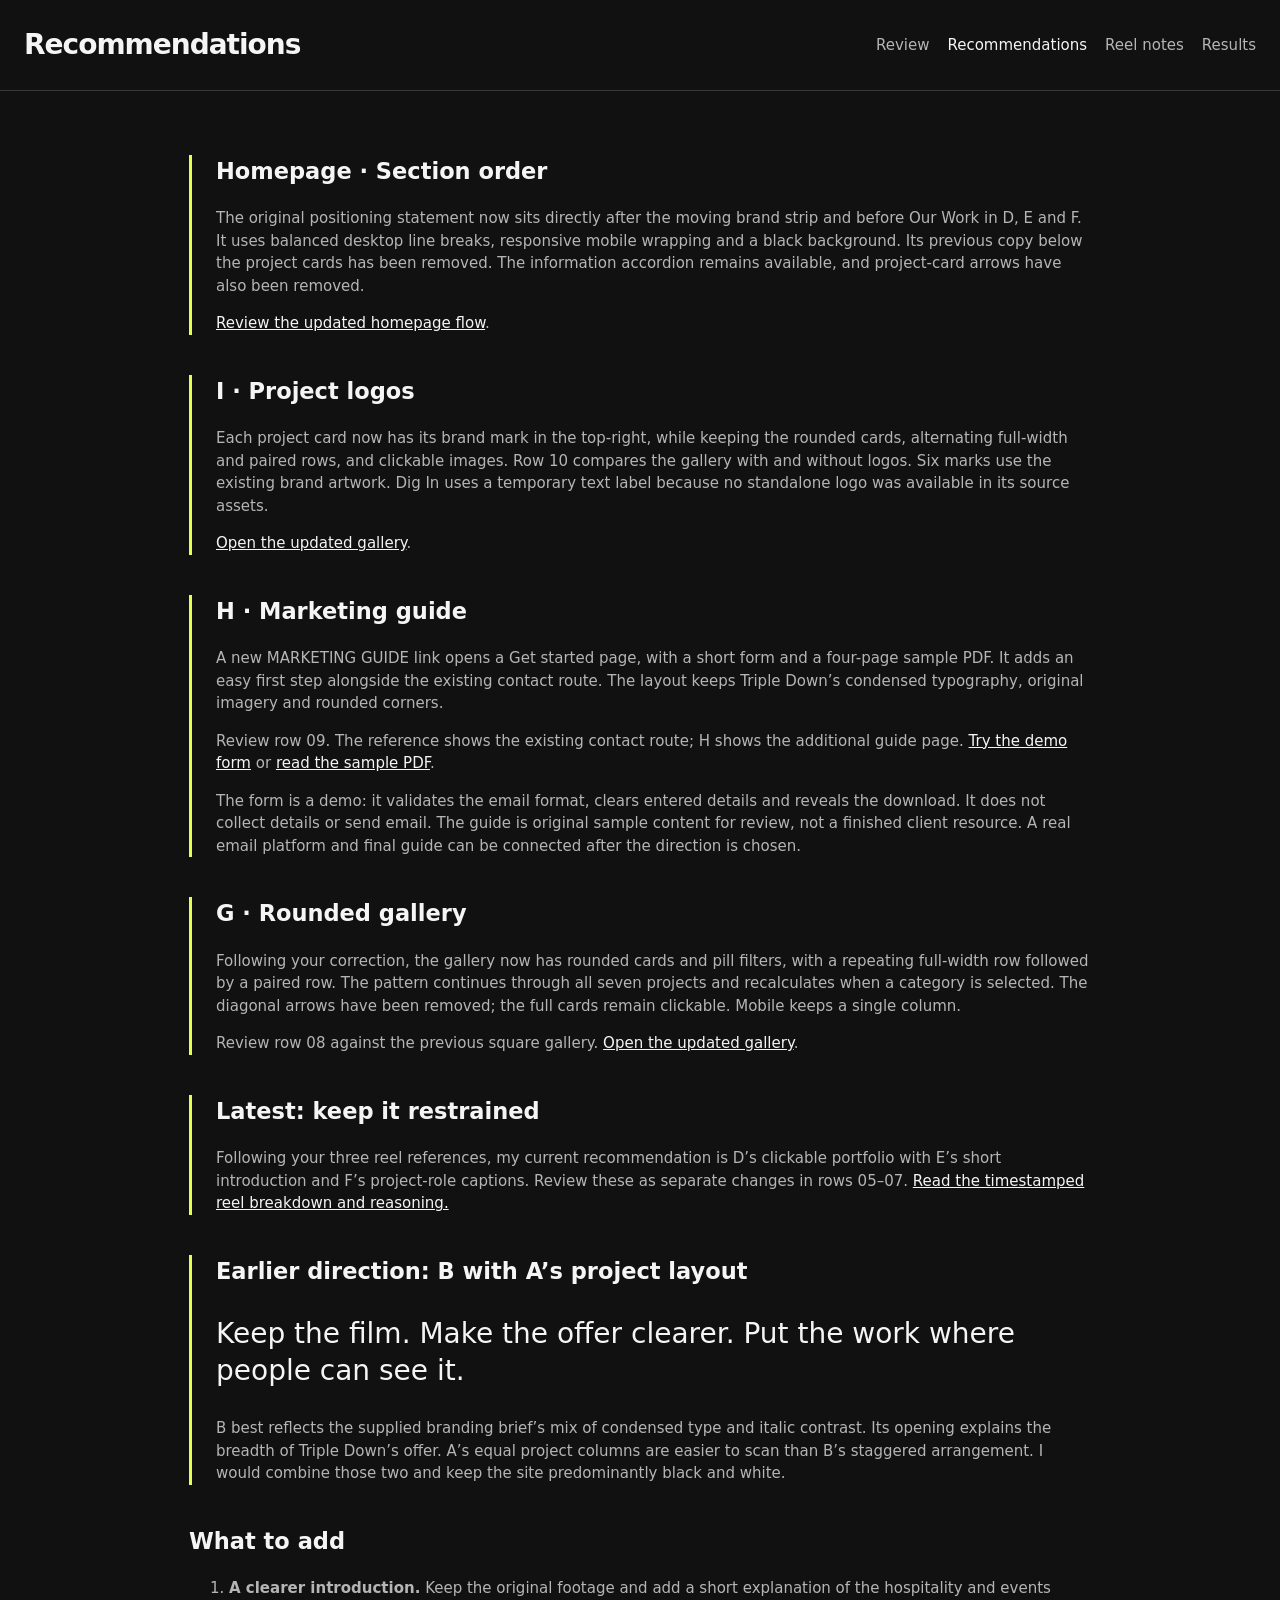
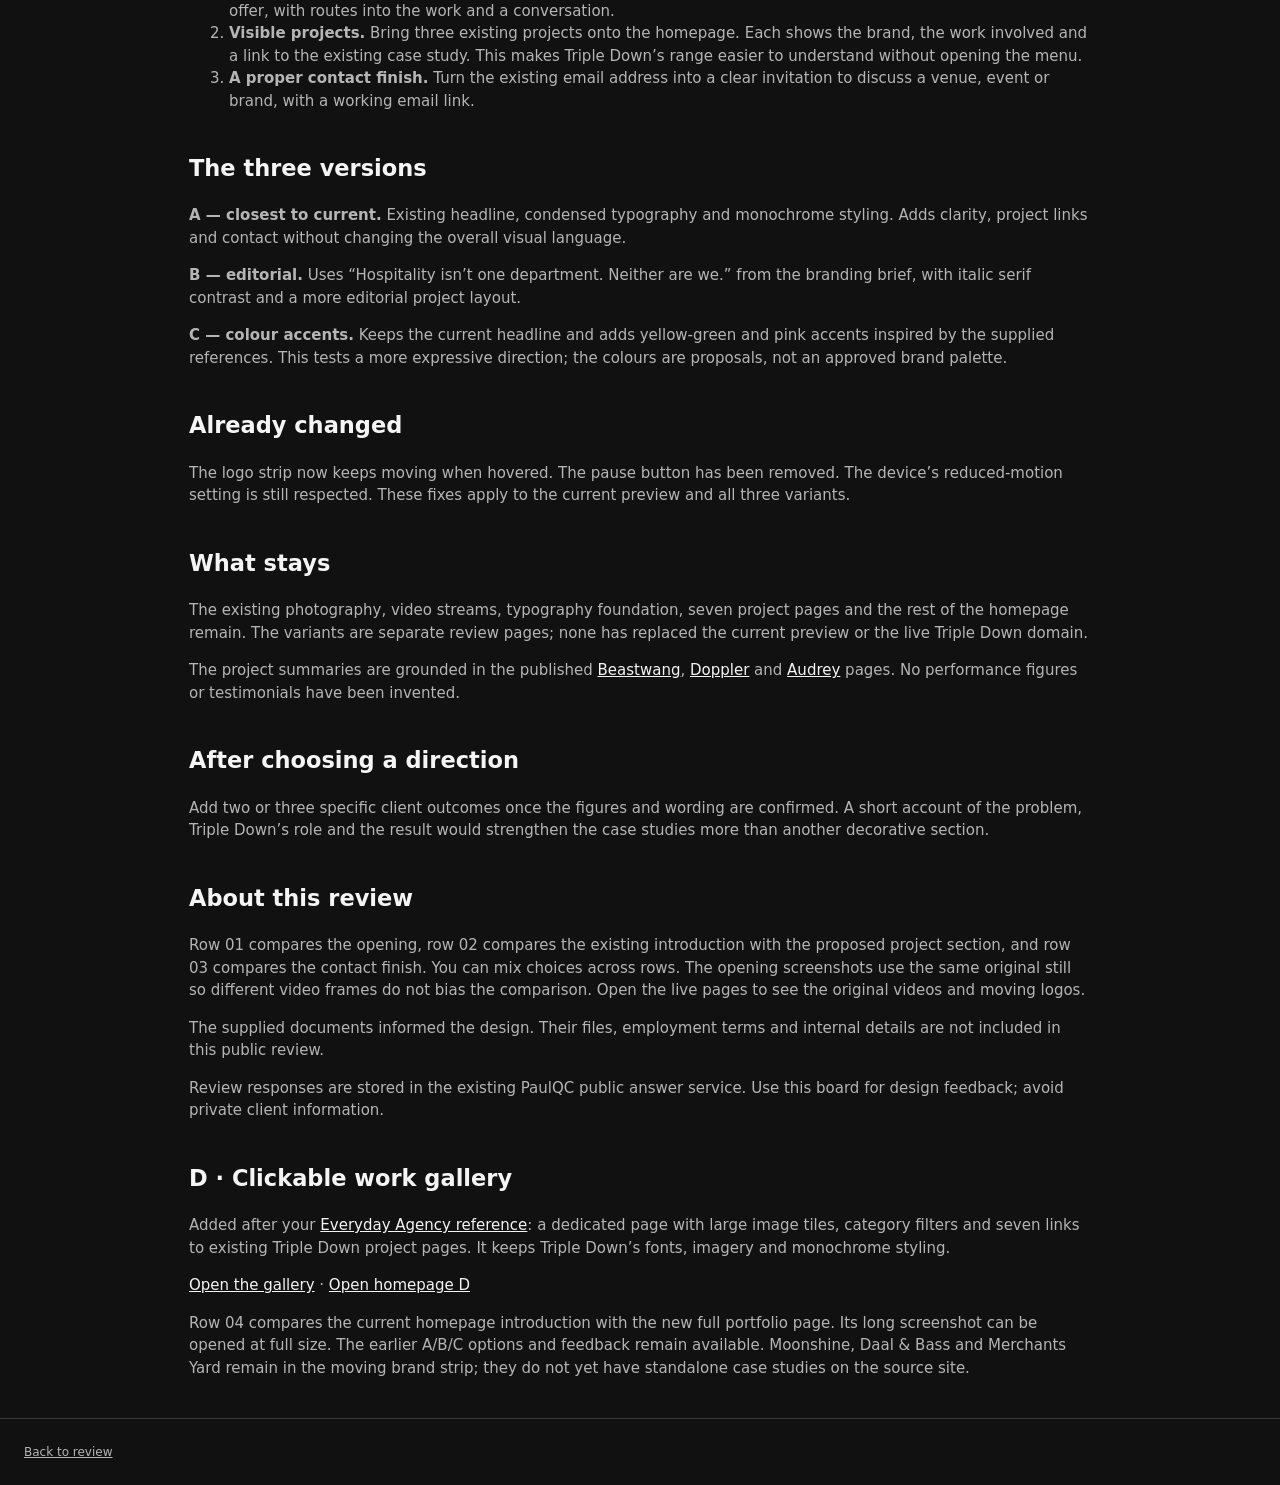
==== commit 45b92437: "Document updated homepage section order" ====
--- a/recommendations.html
+++ b/recommendations.html
@@ -1,4 +1,4 @@
-<!doctype html><html lang="en"><head><meta charset="utf-8"><meta name="viewport" content="width=device-width,initial-scale=1"><meta name="robots" content="noindex,nofollow"><title>Triple Down · Recommendations</title><link rel="stylesheet" href="style.css"><link rel="icon" href="favicon.svg"></head><body><header><h1>Recommendations</h1><nav><a href="index.html">Review</a><a href="recommendations.html" aria-current="page">Recommendations</a><a href="reel-notes.html">Reel notes</a><a href="results.html">Results</a></nav></header><main class="research"><section class="choice"><h2>I · Project logos</h2><p>Each project card now has its brand mark in the top-right, while keeping the rounded cards, alternating full-width and paired rows, and clickable images. Row 10 compares the gallery with and without logos. Six marks use the existing brand artwork. Dig In uses a temporary text label because no standalone logo was available in its source assets.</p><p><a href="https://frompaulxam-gif.github.io/triple-down-preview/our-work/">Open the updated gallery</a>.</p></section><section class="choice"><h2>H · Marketing guide</h2><p>A new MARKETING GUIDE link opens a Get started page, with a short form and a four-page sample PDF. It adds an easy first step alongside the existing contact route. The layout keeps Triple Down’s condensed typography, original imagery and rounded corners.</p><p>Review row 09. The reference shows the existing contact route; H shows the additional guide page. <a href="https://frompaulxam-gif.github.io/triple-down-preview/marketing-guide/">Try the demo form</a> or <a href="https://frompaulxam-gif.github.io/triple-down-preview/assets/triple-down-marketing-guide-sample.pdf">read the sample PDF</a>.</p><p>The form is a demo: it validates the email format, clears entered details and reveals the download. It does not collect details or send email. The guide is original sample content for review, not a finished client resource. A real email platform and final guide can be connected after the direction is chosen.</p></section><section class="choice"><h2>G · Rounded gallery</h2><p>Following your correction, the gallery now has rounded cards and pill filters, with a repeating full-width row followed by a paired row. The pattern continues through all seven projects and recalculates when a category is selected. The diagonal arrows have been removed; the full cards remain clickable. Mobile keeps a single column.</p><p>Review row 08 against the previous square gallery. <a href="https://frompaulxam-gif.github.io/triple-down-preview/our-work/">Open the updated gallery</a>.</p></section>
+<!doctype html><html lang="en"><head><meta charset="utf-8"><meta name="viewport" content="width=device-width,initial-scale=1"><meta name="robots" content="noindex,nofollow"><title>Triple Down · Recommendations</title><link rel="stylesheet" href="style.css"><link rel="icon" href="favicon.svg"></head><body><header><h1>Recommendations</h1><nav><a href="index.html">Review</a><a href="recommendations.html" aria-current="page">Recommendations</a><a href="reel-notes.html">Reel notes</a><a href="results.html">Results</a></nav></header><main class="research"><section class="choice"><h2>Homepage · Section order</h2><p>The original positioning statement now sits directly after the moving brand strip and before Our Work in D, E and F. It uses balanced desktop line breaks, responsive mobile wrapping and a black background. Its previous copy below the project cards has been removed. The information accordion remains available, and project-card arrows have also been removed.</p><p><a href="https://frompaulxam-gif.github.io/triple-down-preview/variants/d/?v=positioning-1#td-projects">Review the updated homepage flow</a>.</p></section><section class="choice"><h2>I · Project logos</h2><p>Each project card now has its brand mark in the top-right, while keeping the rounded cards, alternating full-width and paired rows, and clickable images. Row 10 compares the gallery with and without logos. Six marks use the existing brand artwork. Dig In uses a temporary text label because no standalone logo was available in its source assets.</p><p><a href="https://frompaulxam-gif.github.io/triple-down-preview/our-work/">Open the updated gallery</a>.</p></section><section class="choice"><h2>H · Marketing guide</h2><p>A new MARKETING GUIDE link opens a Get started page, with a short form and a four-page sample PDF. It adds an easy first step alongside the existing contact route. The layout keeps Triple Down’s condensed typography, original imagery and rounded corners.</p><p>Review row 09. The reference shows the existing contact route; H shows the additional guide page. <a href="https://frompaulxam-gif.github.io/triple-down-preview/marketing-guide/">Try the demo form</a> or <a href="https://frompaulxam-gif.github.io/triple-down-preview/assets/triple-down-marketing-guide-sample.pdf">read the sample PDF</a>.</p><p>The form is a demo: it validates the email format, clears entered details and reveals the download. It does not collect details or send email. The guide is original sample content for review, not a finished client resource. A real email platform and final guide can be connected after the direction is chosen.</p></section><section class="choice"><h2>G · Rounded gallery</h2><p>Following your correction, the gallery now has rounded cards and pill filters, with a repeating full-width row followed by a paired row. The pattern continues through all seven projects and recalculates when a category is selected. The diagonal arrows have been removed; the full cards remain clickable. Mobile keeps a single column.</p><p>Review row 08 against the previous square gallery. <a href="https://frompaulxam-gif.github.io/triple-down-preview/our-work/">Open the updated gallery</a>.</p></section>
 <section class="choice"><h2>Latest: keep it restrained</h2><p>Following your three reel references, my current recommendation is D’s clickable portfolio with E’s short introduction and F’s project-role captions. Review these as separate changes in rows 05–07. <a href="reel-notes.html">Read the timestamped reel breakdown and reasoning.</a></p></section><section class="choice"><h2>Earlier direction: B with A’s project layout</h2><p class="lead">Keep the film. Make the offer clearer. Put the work where people can see it.</p><p>B best reflects the supplied branding brief’s mix of condensed type and italic contrast. Its opening explains the breadth of Triple Down’s offer. A’s equal project columns are easier to scan than B’s staggered arrangement. I would combine those two and keep the site predominantly black and white.</p></section>
 <h2>What to add</h2><ol><li><strong>A clearer introduction.</strong> Keep the original footage and add a short explanation of the hospitality and events offer, with routes into the work and a conversation.</li><li><strong>Visible projects.</strong> Bring three existing projects onto the homepage. Each shows the brand, the work involved and a link to the existing case study. This makes Triple Down’s range easier to understand without opening the menu.</li><li><strong>A proper contact finish.</strong> Turn the existing email address into a clear invitation to discuss a venue, event or brand, with a working email link.</li></ol>
 <h2>The three versions</h2><p><strong>A — closest to current.</strong> Existing headline, condensed typography and monochrome styling. Adds clarity, project links and contact without changing the overall visual language.</p><p><strong>B — editorial.</strong> Uses “Hospitality isn’t one department. Neither are we.” from the branding brief, with italic serif contrast and a more editorial project layout.</p><p><strong>C — colour accents.</strong> Keeps the current headline and adds yellow-green and pink accents inspired by the supplied references. This tests a more expressive direction; the colours are proposals, not an approved brand palette.</p>
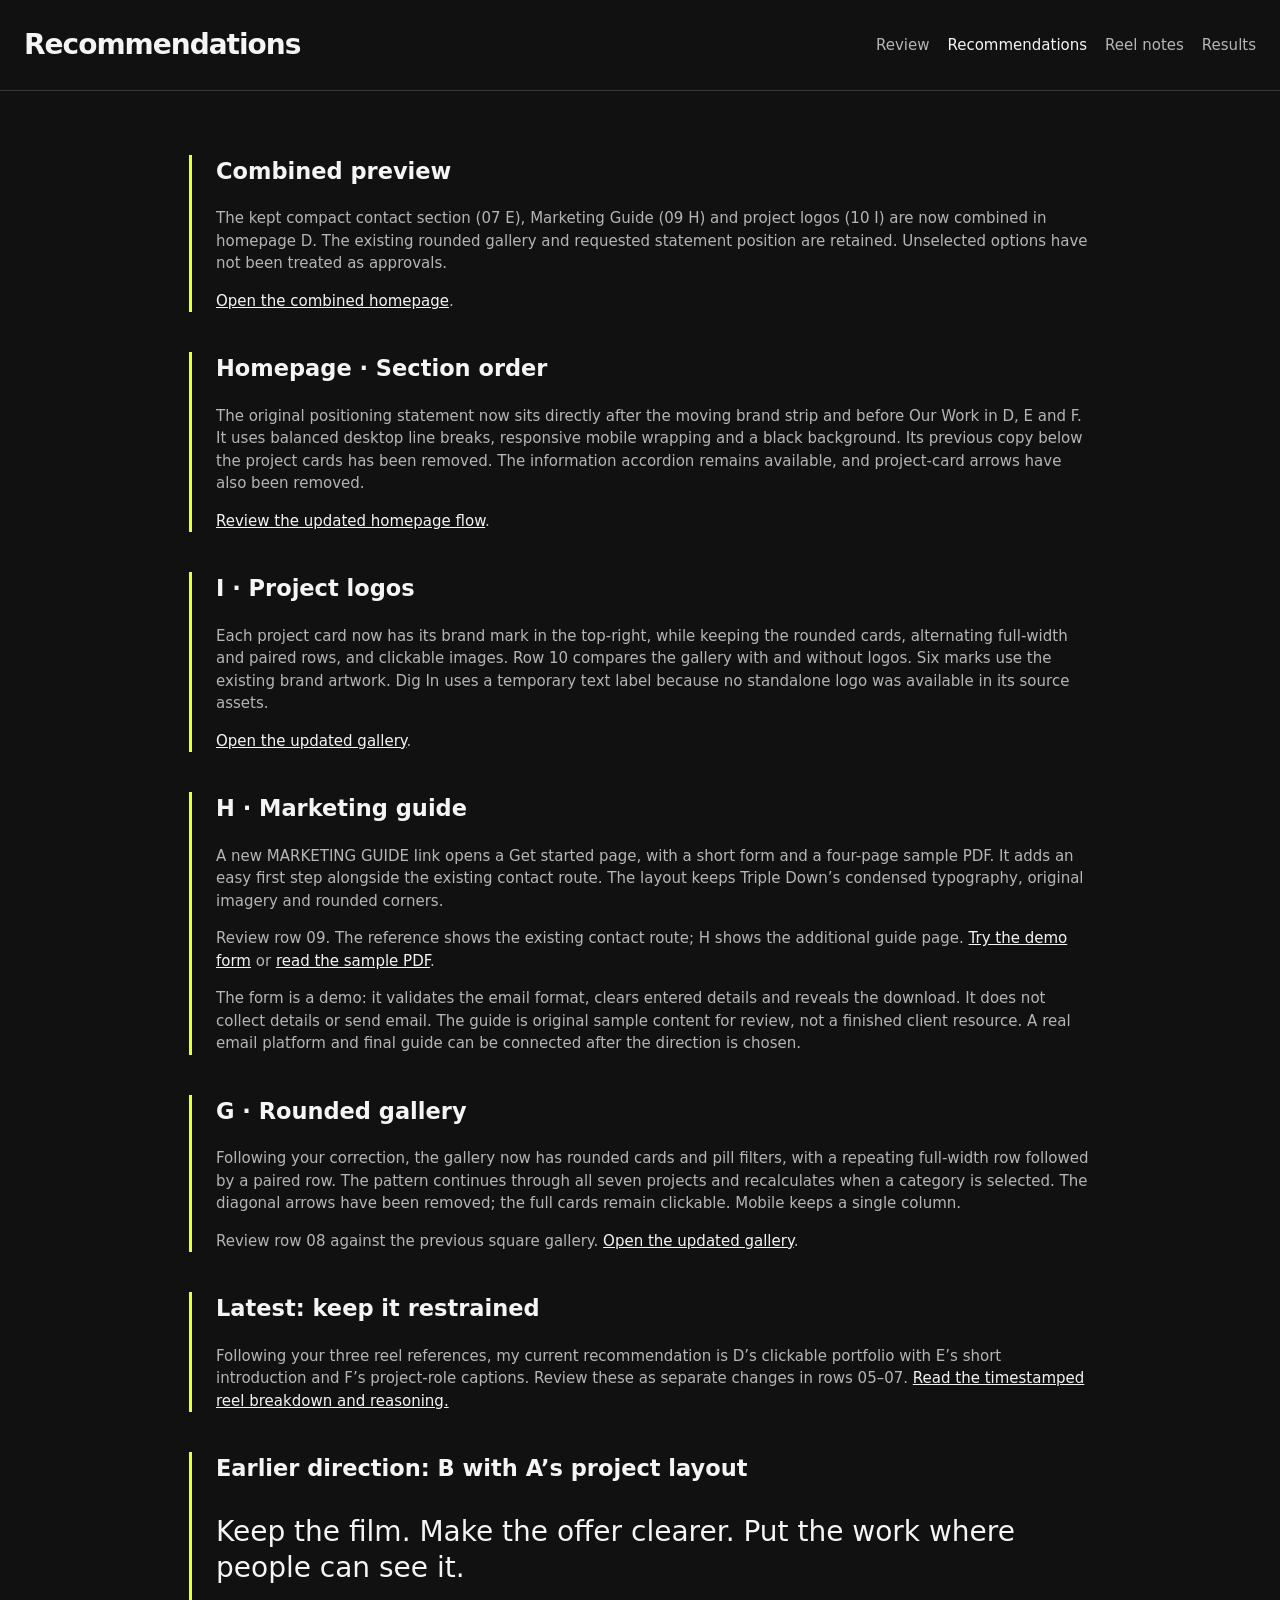
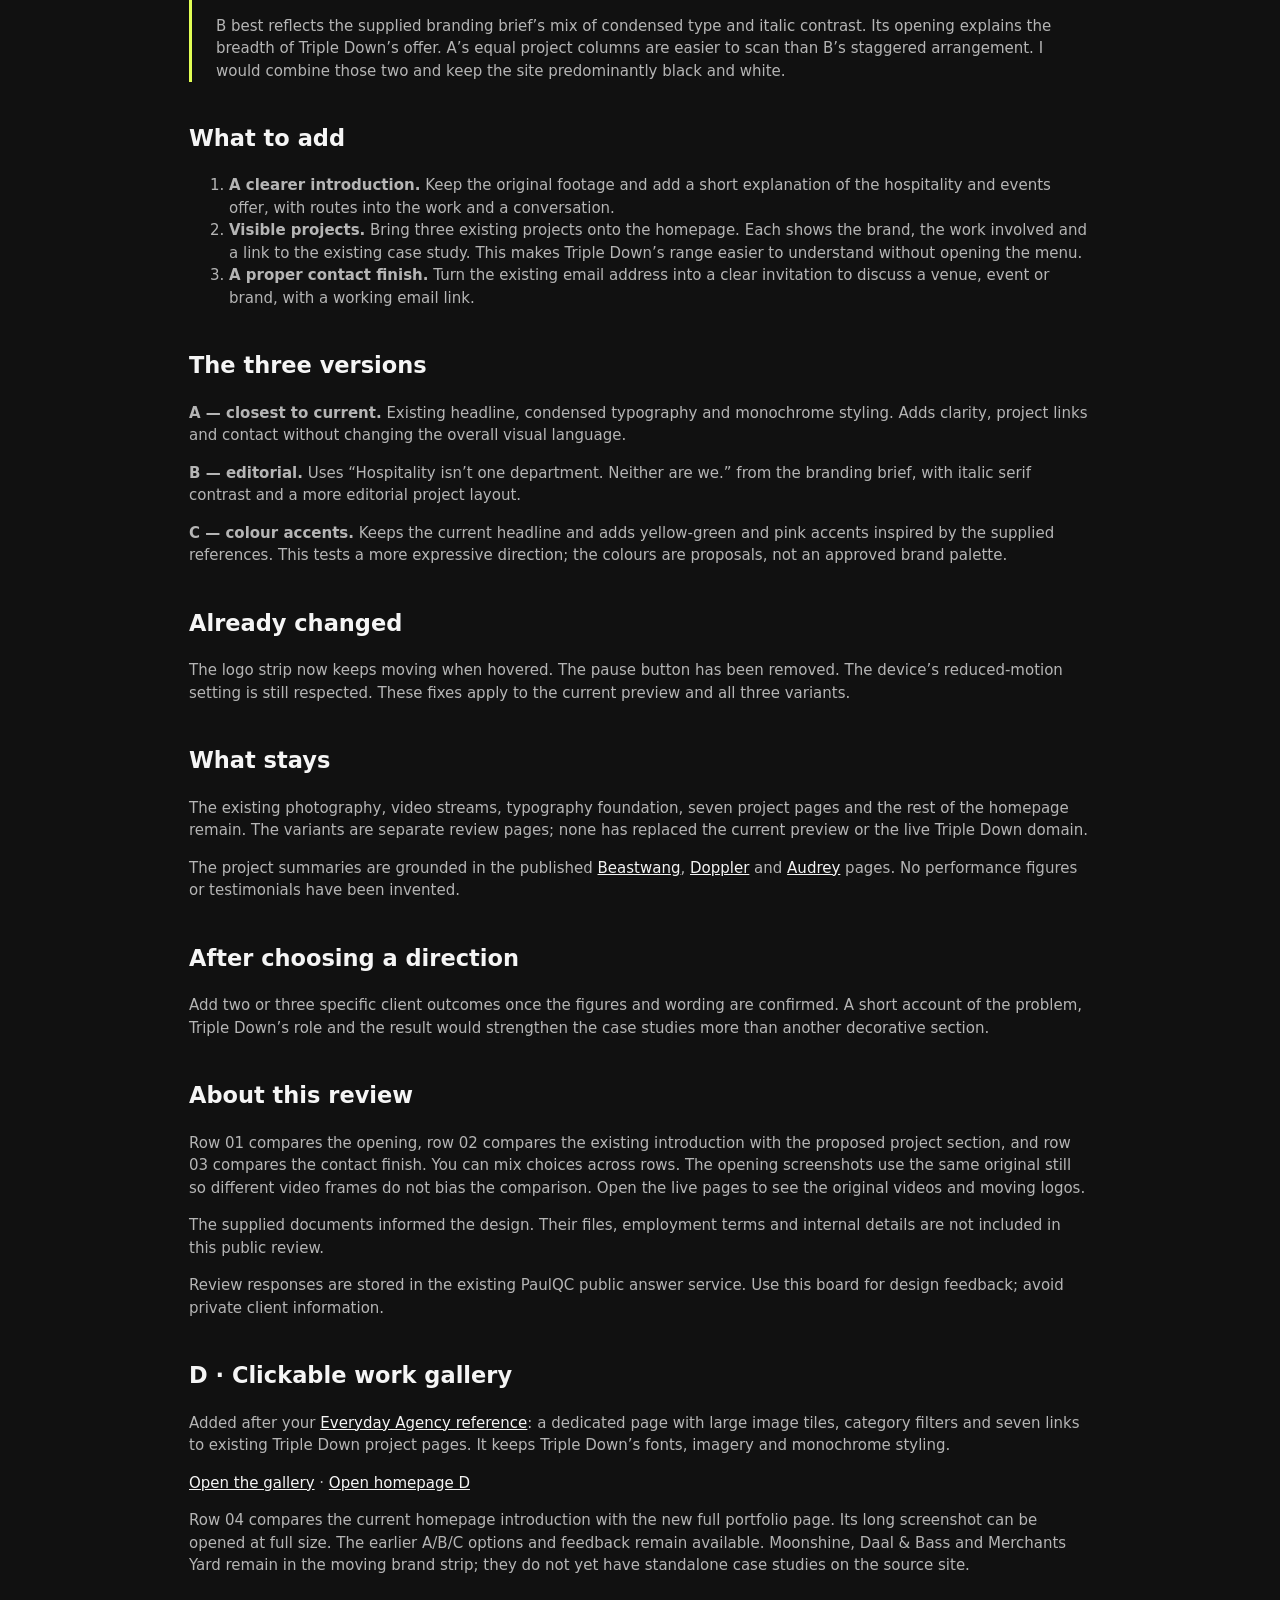
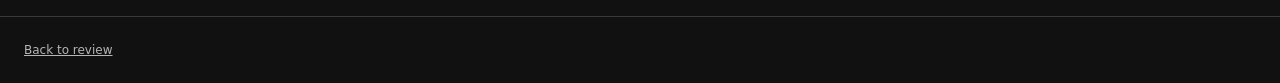
==== commit 999a2e7e: "Record kept changes in combined preview" ====
--- a/recommendations.html
+++ b/recommendations.html
@@ -1,4 +1,4 @@
-<!doctype html><html lang="en"><head><meta charset="utf-8"><meta name="viewport" content="width=device-width,initial-scale=1"><meta name="robots" content="noindex,nofollow"><title>Triple Down · Recommendations</title><link rel="stylesheet" href="style.css"><link rel="icon" href="favicon.svg"></head><body><header><h1>Recommendations</h1><nav><a href="index.html">Review</a><a href="recommendations.html" aria-current="page">Recommendations</a><a href="reel-notes.html">Reel notes</a><a href="results.html">Results</a></nav></header><main class="research"><section class="choice"><h2>Homepage · Section order</h2><p>The original positioning statement now sits directly after the moving brand strip and before Our Work in D, E and F. It uses balanced desktop line breaks, responsive mobile wrapping and a black background. Its previous copy below the project cards has been removed. The information accordion remains available, and project-card arrows have also been removed.</p><p><a href="https://frompaulxam-gif.github.io/triple-down-preview/variants/d/?v=positioning-1#td-projects">Review the updated homepage flow</a>.</p></section><section class="choice"><h2>I · Project logos</h2><p>Each project card now has its brand mark in the top-right, while keeping the rounded cards, alternating full-width and paired rows, and clickable images. Row 10 compares the gallery with and without logos. Six marks use the existing brand artwork. Dig In uses a temporary text label because no standalone logo was available in its source assets.</p><p><a href="https://frompaulxam-gif.github.io/triple-down-preview/our-work/">Open the updated gallery</a>.</p></section><section class="choice"><h2>H · Marketing guide</h2><p>A new MARKETING GUIDE link opens a Get started page, with a short form and a four-page sample PDF. It adds an easy first step alongside the existing contact route. The layout keeps Triple Down’s condensed typography, original imagery and rounded corners.</p><p>Review row 09. The reference shows the existing contact route; H shows the additional guide page. <a href="https://frompaulxam-gif.github.io/triple-down-preview/marketing-guide/">Try the demo form</a> or <a href="https://frompaulxam-gif.github.io/triple-down-preview/assets/triple-down-marketing-guide-sample.pdf">read the sample PDF</a>.</p><p>The form is a demo: it validates the email format, clears entered details and reveals the download. It does not collect details or send email. The guide is original sample content for review, not a finished client resource. A real email platform and final guide can be connected after the direction is chosen.</p></section><section class="choice"><h2>G · Rounded gallery</h2><p>Following your correction, the gallery now has rounded cards and pill filters, with a repeating full-width row followed by a paired row. The pattern continues through all seven projects and recalculates when a category is selected. The diagonal arrows have been removed; the full cards remain clickable. Mobile keeps a single column.</p><p>Review row 08 against the previous square gallery. <a href="https://frompaulxam-gif.github.io/triple-down-preview/our-work/">Open the updated gallery</a>.</p></section>
+<!doctype html><html lang="en"><head><meta charset="utf-8"><meta name="viewport" content="width=device-width,initial-scale=1"><meta name="robots" content="noindex,nofollow"><title>Triple Down · Recommendations</title><link rel="stylesheet" href="style.css"><link rel="icon" href="favicon.svg"></head><body><header><h1>Recommendations</h1><nav><a href="index.html">Review</a><a href="recommendations.html" aria-current="page">Recommendations</a><a href="reel-notes.html">Reel notes</a><a href="results.html">Results</a></nav></header><main class="research"><section class="choice"><h2>Combined preview</h2><p>The kept compact contact section (07 E), Marketing Guide (09 H) and project logos (10 I) are now combined in homepage D. The existing rounded gallery and requested statement position are retained. Unselected options have not been treated as approvals.</p><p><a href="https://frompaulxam-gif.github.io/triple-down-preview/variants/d/?v=combined-1">Open the combined homepage</a>.</p></section><section class="choice"><h2>Homepage · Section order</h2><p>The original positioning statement now sits directly after the moving brand strip and before Our Work in D, E and F. It uses balanced desktop line breaks, responsive mobile wrapping and a black background. Its previous copy below the project cards has been removed. The information accordion remains available, and project-card arrows have also been removed.</p><p><a href="https://frompaulxam-gif.github.io/triple-down-preview/variants/d/?v=positioning-1#td-projects">Review the updated homepage flow</a>.</p></section><section class="choice"><h2>I · Project logos</h2><p>Each project card now has its brand mark in the top-right, while keeping the rounded cards, alternating full-width and paired rows, and clickable images. Row 10 compares the gallery with and without logos. Six marks use the existing brand artwork. Dig In uses a temporary text label because no standalone logo was available in its source assets.</p><p><a href="https://frompaulxam-gif.github.io/triple-down-preview/our-work/">Open the updated gallery</a>.</p></section><section class="choice"><h2>H · Marketing guide</h2><p>A new MARKETING GUIDE link opens a Get started page, with a short form and a four-page sample PDF. It adds an easy first step alongside the existing contact route. The layout keeps Triple Down’s condensed typography, original imagery and rounded corners.</p><p>Review row 09. The reference shows the existing contact route; H shows the additional guide page. <a href="https://frompaulxam-gif.github.io/triple-down-preview/marketing-guide/">Try the demo form</a> or <a href="https://frompaulxam-gif.github.io/triple-down-preview/assets/triple-down-marketing-guide-sample.pdf">read the sample PDF</a>.</p><p>The form is a demo: it validates the email format, clears entered details and reveals the download. It does not collect details or send email. The guide is original sample content for review, not a finished client resource. A real email platform and final guide can be connected after the direction is chosen.</p></section><section class="choice"><h2>G · Rounded gallery</h2><p>Following your correction, the gallery now has rounded cards and pill filters, with a repeating full-width row followed by a paired row. The pattern continues through all seven projects and recalculates when a category is selected. The diagonal arrows have been removed; the full cards remain clickable. Mobile keeps a single column.</p><p>Review row 08 against the previous square gallery. <a href="https://frompaulxam-gif.github.io/triple-down-preview/our-work/">Open the updated gallery</a>.</p></section>
 <section class="choice"><h2>Latest: keep it restrained</h2><p>Following your three reel references, my current recommendation is D’s clickable portfolio with E’s short introduction and F’s project-role captions. Review these as separate changes in rows 05–07. <a href="reel-notes.html">Read the timestamped reel breakdown and reasoning.</a></p></section><section class="choice"><h2>Earlier direction: B with A’s project layout</h2><p class="lead">Keep the film. Make the offer clearer. Put the work where people can see it.</p><p>B best reflects the supplied branding brief’s mix of condensed type and italic contrast. Its opening explains the breadth of Triple Down’s offer. A’s equal project columns are easier to scan than B’s staggered arrangement. I would combine those two and keep the site predominantly black and white.</p></section>
 <h2>What to add</h2><ol><li><strong>A clearer introduction.</strong> Keep the original footage and add a short explanation of the hospitality and events offer, with routes into the work and a conversation.</li><li><strong>Visible projects.</strong> Bring three existing projects onto the homepage. Each shows the brand, the work involved and a link to the existing case study. This makes Triple Down’s range easier to understand without opening the menu.</li><li><strong>A proper contact finish.</strong> Turn the existing email address into a clear invitation to discuss a venue, event or brand, with a working email link.</li></ol>
 <h2>The three versions</h2><p><strong>A — closest to current.</strong> Existing headline, condensed typography and monochrome styling. Adds clarity, project links and contact without changing the overall visual language.</p><p><strong>B — editorial.</strong> Uses “Hospitality isn’t one department. Neither are we.” from the branding brief, with italic serif contrast and a more editorial project layout.</p><p><strong>C — colour accents.</strong> Keeps the current headline and adds yellow-green and pink accents inspired by the supplied references. This tests a more expressive direction; the colours are proposals, not an approved brand palette.</p>
